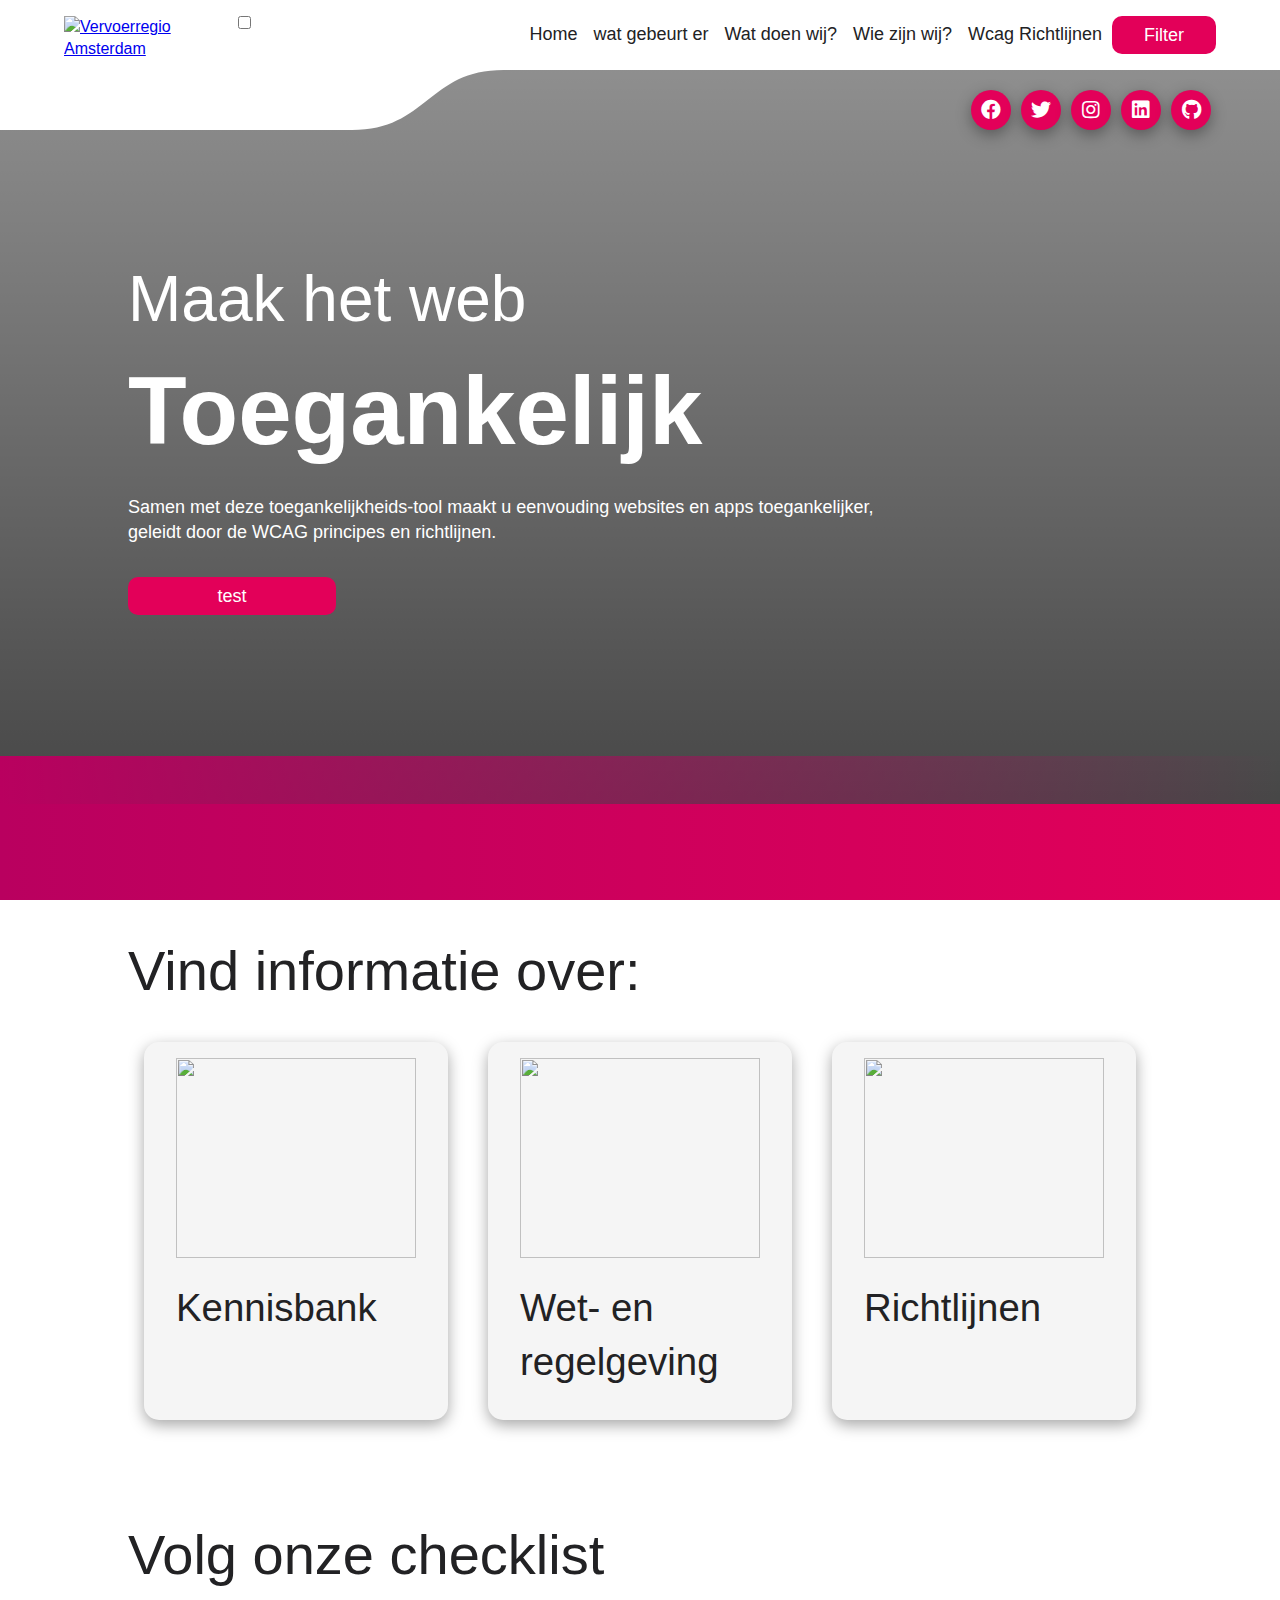
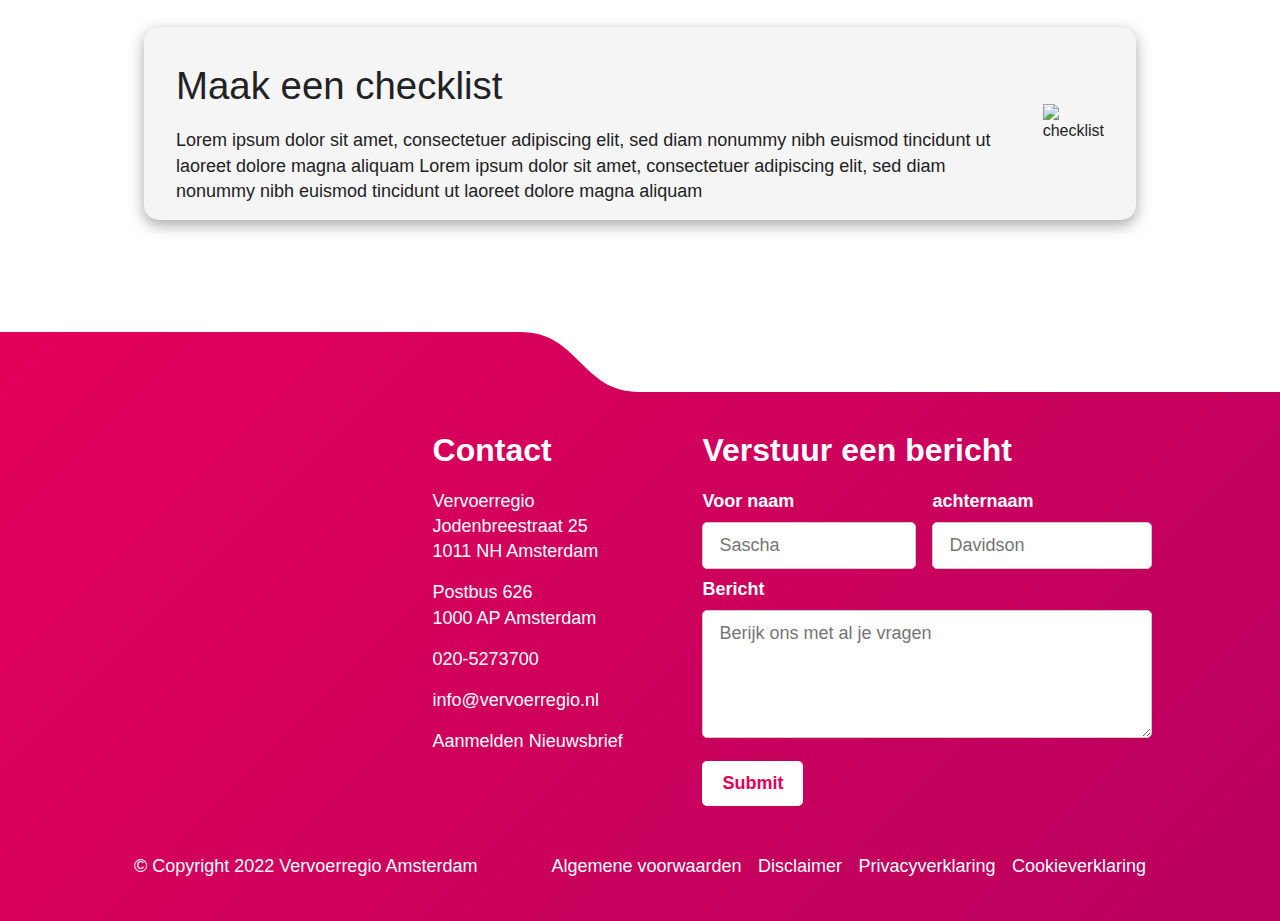
==== index.html @ b75a1d7e "toevoegingen alle pagina's + reaparatie headers" ====
<!DOCTYPE html>
<html lang="NL" dir="ltr">
<!-- Sascha Davidson -->

<head>
  <meta charset="utf-8">
  <meta name="keywords" content="wcaw" />
  <meta name="description" content="all human accessible website" />
  <meta name="author" content="Sascha Davidson" />
  <link rel="stylesheet" href="styles/styles.css">
  <script src="scripts/script.js" defer charset="utf-8"></script>

  <meta name="viewport" content="width=device-width, initial-scale=1.0">
  <link rel="stylesheet" href="https://cdnjs.cloudflare.com/ajax/libs/font-awesome/5.15.3/css/all.min.css" />


  <title>all human accessible website</title>

  <link rel="icon" type="image/png" href="assets/va-favicon.svg" />

</head>

<body>

  <header>
    <div class="site-header">
      <div class="site-identity">
        <a href="index.html">
          <img src="assets/vervoerregio-logo.svg" alt="Vervoerregio Amsterdam">
        </a>
      </div>

      <input type="checkbox" id="mode">

      <section id="burger" class="burger">
        <section>
          <p>menu</p>
        </section>
        <section>
          <div class="line1"></div>
          <div class="line2"></div>
          <div class="line3"></div>
        </section>
      </section>


      <nav>
        <ul class="main-nav">
          <li><a href="index.html">Home</a></li>
          <li><a href="#">wat gebeurt er</a></li>
          <li><a href="#">Wat doen wij?</a></li>
          <li><a href="#">Wie zijn wij?</a></li>
          <li><a href="#">Wcag Richtlijnen</a></li>
          <button id="filter">Filter</button>

        </ul>

      </nav>

    </div>

    <section class="vervoerregio-path-box">
      <div class="vervoerregio-path-box-devided">
        <section class="responsive-width"></section>
        <section class="logo-width"></section>
        <?xml version="1.0" encoding="UTF-8"?>
        <svg class="vervoerregio-path-curve" id="Laag_1" data-name="Laag 1" xmlns="http://www.w3.org/2000/svg"
          viewBox="0 0 990.38 392.17">
          <defs>

          </defs>
          <path class="cls-1" d="M0,392.17V0H990.38C495.19,0,495.19,392.17,0,392.17Z" />
        </svg>
      </div>



      <div id="socialmedia" class="socialmedias-button">

        <a href="https://www.facebook.com/vervoerregio" class="button">
          <div class="icon">
            <i class="fab fa-facebook"></i>
          </div>
          <span>Facebook</span>
        </a>


        <a href="https://www.twitter.com/vervoerregio" class="button">
          <div class="icon">
            <i class="fab fa-twitter"></i>
          </div>
          <span>Twitter</span>
        </a>

        <a href="https://www.facebook.com/vervoerregio" class="button">
          <div class="icon">
            <i class="fab fa-instagram"></i>
          </div>
          <span>Instagram</span>
        </a>

        <a href="#" class="button">
          <div class="icon">
            <i class="fab fa-linkedin"></i>
          </div>
          <span>Linkedin</span>
        </a>

        <a href="#" class="button">
          <div class="icon">
            <i class="fab fa-github"></i>
          </div>
          <span>Github</span>
        </a>
      </div>
    </section>

  </header>

  <div class="header-style">





    <section class="header-style-content">
      <section class="header-style-title">
        <h1>Maak het web <br><strong>Toegankelijk</strong></h1>
        <p>Samen met deze toegankelijkheids-tool maakt u eenvouding websites en apps toegankelijker, geleidt door de
          WCAG principes en richtlijnen.</p>
        <button> test</button>
      </section>

      <section class="header-style-image">
        <img src="assets/portrait-smiling-young-girl-using-mobile-phone-2.png" alt="">
      </section>
    </section>

    <section class="bottom-bar">
      <div class="bottom-bar-verloop"></div>
      <div class="bottom-bar-box"></div>
    </section>



  </div>

  <main>
    <section class="title">
      <h2>Vind informatie over:</h2>
      <div class="informatie">
        <a href="kennisbank.html" class="informatie-box">
          <img src="assets/illustraties/Kennisbank.svg" alt="">
          <h3>Kennisbank</h3>
        </a>
        <a href="wet-en-regelgeving.html" class="informatie-box">
          <img src="assets/illustraties/Wet-en-regelgeving.svg" alt="">
          <h3>Wet- en regelgeving</h3>
        </a>
        <a href="richtlijnen.html" class="informatie-box"> <img src="assets/illustraties/Richtlijnen.svg" alt="">
          <h3>Richtlijnen</h3>
        </a>
      </div>
    </section>

    <section class="title">
      <h2>Volg onze checklist</h2>
      <div class="informatie"> <a href="checklist.html" class="checklist-box">
          <div>
            <h3>Maak een checklist</h3>
            <p>Lorem ipsum dolor sit amet, consectetuer adipiscing elit, sed diam nonummy nibh euismod tincidunt ut
              laoreet dolore magna aliquam Lorem ipsum dolor sit amet, consectetuer adipiscing elit, sed diam nonummy
              nibh euismod tincidunt ut laoreet dolore magna aliquam </p>
          </div>
          <div> <img src="assets/illustraties/checklist-img.svg" alt="checklist" aria-hidden="true"> </div>
        </a> </div>
    </section>
  </main>

  <footer>
    <section class="vervoerregio-path-box-footer">
      <div class="vervoerregio-path-footer">
        <?xml version="1.0" encoding="UTF-8"?>
        <svg id="Laag_1" data-name="Laag 1" xmlns="http://www.w3.org/2000/svg" viewBox="0 0 4 2">
          <path d="M4,0H0c2,0,2,2,4,2" />
        </svg>
      </div>
      <div class="width-footer"></div>
      <div class="responsive-width-footer"></div>
    </section>
    <Section class="footer-content">
      <div class="regio-logo"> <img src="assets/illustraties/vervoerregio's.svg" alt=""> </div>
      <div class="contact">
        <div>
          <h4>Contact</h4>
          <ul class="ul-footer">
            <li>Vervoerregio<br> Jodenbreestraat 25<br> 1011 NH Amsterdam</li>
            <li>Postbus 626<br> 1000 AP Amsterdam</li>
            <li>020-5273700</li>
            <li>info@vervoerregio.nl</li>
            <li>Aanmelden Nieuwsbrief</li>
          </ul>
        </div>
      </div>
      <div class="footer-bericht">
        <h4>Verstuur een bericht</h4>
        <form action="/action_page.php">
          <div class="footer-naam-form">
            <label>Voor naam<input type="text" id="fname" name="firstname" placeholder="Sascha"></label>
            <label>achternaam<input type="text" id="lname" name="lastname" placeholder="Davidson"></label>
          </div>
          <label>Bericht</label><textarea placeholder="Berijk ons met al je vragen"></textarea>
          <input type="submit" value="Submit">
        </form>
      </div>
    </Section>
    <section class="sub-footer">
      <p>© Copyright 2022 Vervoerregio Amsterdam</p>
      <ul>
        <li><a href="#"> Algemene voorwaarden</a></li>
        <li><a href="#"> Disclaimer</a></li>
        <li><a href="#"> Privacyverklaring</a></li>
        <li><a href="#"> Cookieverklaring</a></li>
      </ul>
    </section>
  </footer>

</body>

</html>
---- styles/styles.css ----
@import url("https://fonts.googleapis.com/css2?family=Fira+Sans:ital,wght@0,100;0,200;0,300;0,400;0,500;0,600;0,700;0,800;0,900;1,100;1,200;1,300;1,400;1,500;1,600;1,700;1,800;1,900&display=swap");

/* HTML */

:root {
  --c-primary: #e30059;
  --c-secondary: #b9005f;

  --c-vervoerregio-yello: #ffd05f;
  --c-vervoerregio-light-blue: #45becd;
  --c-vervoerregio-green: #25ae93;
  --c-vervoerregio-blue: #606eb3;

  --c-background-light: #fff;
  --c-background-dark: #222224;

  --c-color-light: #fff;
  --c-color-dark: #222224;

  --c-background-light-2: #f5f5f5;
  --c-background-dark-2: #232422;

  --c-color-light-2: #f5f5f5;
  --c-color-dark-2: #232422;

  --c-background-light-solid: #fff;
  --c-background-dark-solid: #222224;

  --c-color-light-solid: #fff;
  --c-color-dark-solid: #222224;

  --smal-gap: 1rem;
  --medium-gap: 2.5rem;
  --large-gap: 4rem;

  --b-radius-small: 5px;
  --b-radius-medium: 10px;
  --b-radius-large: 15px;
  --b-radius-rounded: 50px;

  --c-box-shadow-dark: 0px 5px 15px rgba(0, 0, 0, 0.35);
}

[data-theme="dark"] {
  --c-background-light: #222224;
  --c-background-dark: #fff;

  --c-color-light: #222224;
  --c-color-dark: #fff;

  --c-background-light-2: #232422;
  --c-background-dark-2: #f5f5f5;

  --c-color-light-2: #232422;
  --c-color-dark-2: #f5f5f5;

  --c-box-shadow-dark: 0px 0px 15px rgba(225, 225, 255, 0.35);
}

::-webkit-scrollbar {
  width: 12px;
  background-color: #f5f5f5;
}

::-webkit-scrollbar-track {
  -webkit-box-shadow: inset 0 0 6px rgba(0, 0, 0, 0.3);
  border-radius: 0px;
  background-color: var(--c-background-light-2);
  margin-block: -5px;
}

::-webkit-scrollbar-thumb {
  border-radius: var(--b-radius-medium);
  -webkit-box-shadow: inset 0 0 6px rgba(0, 0, 0, 0.3);
  background-color: #555;
}

* {
  margin: 0;
  padding: 0;
  box-sizing: border-box;
}

body,
html {
  overflow-x: hidden;
}

body {
  font-family: "fira-sans", sans-serif;
  max-width: 1920px;
  margin: 0 auto;
  line-height: 1.4;
  background-color: var(--c-color-light);

  position: relative;
}

h1 {
  /* font-size: 2rem; */
  font-size: clamp(2rem, 6vw, 4rem);

  font-weight: 400;
  display: inline-block;
  padding: 1rem 0;
}

strong {
  /* font-size: 2.5rem; */
  font-size: clamp(2.5rem, 8vw, 6rem);
  font-weight: 700;
}
h2 {
  /* font-size: 2rem; */
  font-size: clamp(2rem, 7vw, 3.5rem);
  font-weight: 400;
  color: var(--c-color-dark);
}

h3 {
  /* font-size: 1.3rem; */
  font-size: clamp(1.3rem, 3vw, 2.5rem);
  font-weight: 500;
  margin-bottom: 1rem;
  margin-top: 1rem;
}

h4 {
  /* font-size: 1.8rem; */
  font-size: clamp(1.5rem, 3vw, 2rem);
  font-weight: 600;
}

p {
  font-size: 1.125rem;
  color: var(--c-color-dark);
}

/* Header */

header {
  display: flex;
  flex-direction: column;
}

header .site-header {
  display: flex;
  align-items: center;
  justify-content: space-between;
  padding: 0.5rem 5%;
  flex-wrap: wrap;
  height: 60px;
  position: relative;
}

.site-identity {
  z-index: 999;
}

.site-identity img {
  width: 10rem;
  margin-top: 0rem;
}

@media screen and (min-width: 785px) {
  header .site-header {
    display: flex;
    justify-content: space-between;
    padding: 1rem 5%;
    flex-wrap: wrap;
    height: auto;
    position: relative;
    gap: 1rem;
  }

  .site-identity img {
    width: 15rem;
  }
}

@media screen and (min-width: 1190px) {
  header .site-header {
    display: flex;
    align-items: flex-start;
    justify-content: space-between;
    padding: 1rem 5%;
    flex-wrap: nowrap;
    height: 70px;
    position: relative;
    gap: none;
  }

  .site-identity img {
    width: 20rem;
  }
}

/* burger*/

.burger,
.mobile-nav {
  display: none;
}

@media screen and (max-width: 785px) {
  .burger {
    display: flex;
    align-items: center;
    gap: 0;
    z-index: 2;
  }

  .burger div {
    width: 25px;
    height: 3px;
    background-color: var(--c-background-dark);
    margin: 5px;
    border-radius: var(--b-radius-rounded);
    transition: all 0.3s ease;
  }

  .burger section {
    padding: 0.5rem 0.25rem;
    cursor: pointer;
  }

  .burger-toggle .line1 {
    transform: rotate(-45deg) translate(-5px, 6px);
  }

  .burger-toggle .line2 {
    opacity: 0;
    transition: all 0.2s ease-in-out;
  }

  .burger-toggle .line3 {
    transform: rotate(45deg) translate(-5px, -6px);
  }

  .mobile-nav ul li {
    list-style-type: none;
  }

  .mobile-nav ul li a {
    color: var(--c-color-light-solid);
    text-decoration: none;
    font-size: 1.125rem;
    display: block;
    transition: all 0.3s ease-in-out;
    padding: 0.3rem 6px;
    margin: 0.7rem 0;
  }

  .mobile-nav ul li a:hover,
  .mobile-nav ul li a:focus {
    color: var(--c-primary);
    font-weight: 500;
  }

  .mobile-nav .social-media-mobile {
    display: flex;
    justify-content: space-between;
    align-items: flex-end;
    height: 100%;
  }

  @keyframes navlinkfade {
    from {
      opacity: 0;
    }

    to {
      opacity: 1;
    }
  }

  .toggle .line1 {
    transform: rotate(-45deg) translate(-5px, 6px);
  }

  .toggle .line2 {
    opacity: 0;
  }

  .toggle .line3 {
    transform: rotate(45deg) translate(-5px, -6px);
  }
}

/* nev bar */

header nav {
  display: flex;
  flex-direction: column;
  position: absolute;
  top: 60px;
  right: 0;
  height: calc(100svh - 60px - 5rem);
  max-height: calc(1080px - 5rem);
  width: 80vw;
  padding: 4rem 2rem;
  z-index: 5;
  transform: translateX(100%);
  transition: transform 0.3s ease-in;
  background: rgba(0, 0, 0, 0.8);
  max-width: 400px;
}

header .main-nav {
  list-style: none;
  display: flex;
  flex-direction: column;
  justify-content: space-between;
}

header nav .main-nav li {
  display: flex;
  flex-direction: row;
  align-items: center;
}

header nav .main-nav li a {
  text-decoration: none;
  font-size: 1.125rem;
  display: inline-block;
  transition: all 0.3s ease-in-out;
  padding: 0.2rem 6px;
  margin: 0.7rem 0;
  width: 100%;
  color: var(--c-color-light-solid);
}

nav button {
  font-size: 1.125rem;
  transition: all 0.3s ease-in-out;
  padding: 0 2rem;
  border-radius: var(--b-radius-medium);
  border: none;
  height: calc(70px - 2rem);
  color: var(--c-color-light-solid);
  background-color: var(--c-primary);
  margin: 0.7rem 0;
}

@media screen and (min-width: 785px) {
  header nav {
    display: flex;
    flex-direction: row;
    width: 100%;
    padding: 0;
    margin: 0;
    top: 0;
    transform: none;

    background: none;
    position: relative;
    height: auto;

    max-width: none;
  }

  header .main-nav {
    list-style: none;
    display: flex;
    flex-direction: row;
    justify-content: space-between;
    align-items: center;
    gap: 4px;
    margin: 0;
    width: 100%;
  }

  header nav .main-nav li {
    display: flex;
    flex-direction: row;
    align-items: center;
  }

  header nav .main-nav li a {
    color: var(--c-color-dark);
    text-decoration: none;
    font-size: 1.125rem;
    display: inline-block;
    transition: all 0.3s ease-in-out;
    padding: 0.2rem 6px;
    margin: 0;
    width: auto;
  }

  header nav .main-nav li a:hover,
  header nav .main-nav li a:focus {
    color: var(--c-primary);
    font-weight: 500;
  }

  header .nav-button {
    display: none;
  }

  nav button {
    margin: auto 0;
  }
}

@media screen and (min-width: 1190px) {
  header .main-nav {
    list-style: none;
    display: flex;
    flex-direction: row;
    justify-content: flex-end;
    margin: 0;
  }
}

/* hoofd img */

.header-style {
  width: 100%;
  height: calc(100svh - 60px);
  position: relative;
  z-index: 1;
  max-height: 1080px;
  background-image: linear-gradient(rgba(0, 0, 0, 0.3), rgba(0, 0, 0, 0.7)),
    url("../assets/vervoerregio-amsterdam-header.jpg");
  background-color: #cccccc;
  background-repeat: no-repeat;
  background-position: center;
  background-size: cover;
  color: var(--c-color-light-solid);
  overflow: hidden;
  margin-top: -40px;
  min-height: 450px;
}


.header-style-2 {
  width: 100%;

  position: relative;
  z-index: 1;
  max-height: 1080px;
  background-image: linear-gradient(rgba(0, 0, 0, 0.3), rgba(0, 0, 0, 0.7)),
    url("../assets/vervoerregio-amsterdam-header.jpg");
  background-color: #cccccc;
  background-repeat: no-repeat;
  background-position: center;
  background-size: cover;
  color: var(--c-color-light-solid);
  overflow: hidden;
  margin-top: -40px;
}

.header-style-afbeeldingen {
  width: 100%;
  height: 100%;
  position: relative;
  z-index: 1;
  color: var(--c-color-light-solid);
  background: var(--c-primary);
  background: linear-gradient(
    315deg,
    var(--c-secondary) 0%,
    var(--c-primary) 100%
  );
}

/* volgende drie zijn de curve van huistyle*/
.vervoerregio-path-box {
  width: 100%;
  height: auto;
  max-height: 1080px;
  display: flex;
  left: 0;
}

.vervoerregio-path-box-devided {
  display: flex;
  flex-direction: row;
  width: inherit;
  height: 40px;
  z-index: 7;
}

.responsive-width {
  width: 5%;
  height: 40px;
  background-color: var(--c-background-light);
}

.logo-width {
  width: 10rem;
  height: 40px;
  background-color: var(--c-background-light);
}

.vervoerregio-path-box svg {
  fill: var(--c-background-light);
  height: 100%;
}

.header-style-content {
  padding: 0rem 10%;
  padding-top: 40px;
  width: 100%;
  height: calc(100% - 9rem);
}

.header-style-content-2 {
  padding: 0rem 10%;
  padding-top: 60px;
  padding-bottom: 9rem;
  width: 100%;
}

.header-style-content-3 {
  padding: 0rem 10%;
  padding-top: 40px;
  margin-top: -40px;
  width: 100%;
  height: calc(100% - 9rem);
}

.header-style-content p {
  color: var(--c-color-light-solid);
}

.header-style .header-style-title {
  width: 100%;
  max-width: 800px;
  min-height: 200px;
  height: 100%;

  display: flex;
  flex-direction: column;
  justify-content: center;
}

.header-style-image {
  display: none;
}

.header-style-image img {
  width: auto;
  height: inherit;
  max-height: inherit;
  min-height: 450px;
}

.bottom-bar {
  width: 100%;
  z-index: 2;
  bottom: 0;
  position: absolute;
}

.bottom-bar-verloop {
  width: 100%;
  height: 3rem;
  background: rgb(185, 0, 95);
  background: linear-gradient(
    90deg,
    rgba(185, 0, 95, 1) 0%,
    rgba(227, 0, 89, 0) 100%
  );
}

.bottom-bar-box {
  width: 100%;
  height: 5rem;
  background: rgb(185, 0, 95);
  background: linear-gradient(
    90deg,
    rgba(185, 0, 95, 1) 0%,
    rgba(227, 0, 89, 1) 100%
  );
}

.header-style button {
  font-size: 1.125rem;
  transition: all 0.3s ease-in-out;
  padding: 0 2rem;
  border-radius: var(--b-radius-medium);
  border: none;
  height: calc(70px - 2rem);
  color: var(--c-color-light-solid);
  background-color: var(--c-primary);
  margin: 2rem 0;
  width: 13rem;
}

@media screen and (min-width: 785px) {

  .header-style-content{
    padding: 0rem 10%;
    padding-top: 60px;
    padding-bottom: 0;

  }

  .header-style-content-2{
    padding: 0rem 10%;
    padding-top: 60px;
    padding-bottom: 9rem;

  }

  .vervoerregio-path-box {
    width: 100%;
    height: auto;
    max-height: 1080px;
    display: flex;
    align-items: flex-end;
    left: 0;
    z-index: 5;
  }

  .vervoerregio-path-box-devided {
    position: absolute;
    display: flex;
    flex-direction: row;
    width: inherit;
    height: 60px;
  }

  .vervoerregio-path-box svg,
  .responsive-width,
  .logo-width {
    height: 100%;
  }

  .header-style,
  .header-style-2,
  .header-style-afbeeldingen {
    margin-top: -60px;
  }

  .header-style {
    height: calc(100svh - 120px);
    min-height: 650px;
  }

  .header-style .header-style-title {
    height: 100%;
  }

  .bottom-bar-box {
    height: 6rem;
  }

  .vervoerregio-path-box {
    height: 60px;
  }

  .logo-width {
    width: 13rem;
  }

  .header-style-content {
    padding-top: 60px;
  }

  .header-style-content-3 {
    padding-top: 60px;
  }
}

@media screen and (min-width: 1190px) {
  .header-style,
  .header-style-afbeeldingen {
    margin-top: -2.5rem;
    margin-top: -60px;
  }

  .header-style {
    height: calc(100vh - 70px);
  }

  .logo-width {
    width: 18rem;
  }

  .header-style-content {
    display: flex;
    justify-content: space-between;
    gap: var(--large-gap);
  }

  .header-style-image {
    display: block;
    height: calc(100% + 3rem);
    padding-top: 3rem;
    width: auto;
  }
}

/* social media */

.socialmedias-button {
  display: flex;
  align-items: flex-end;
  height: calc(100svh - 60px);
  z-index: 4;
  position: absolute;
  width: 80vw;
  right: 0;
  transform: translateX(100%);
  transition: transform 0.3s ease-in;
  max-height: 1080px;
  max-width: 400px;
}

.open-menu {
  transform: translateX(0);
}

.socialmedias-button span {
  display: none;
}

.button {
  display: flex;
  align-items: center;
  margin: 0;
  height: 5rem;
  width: 100%;
  overflow: hidden;
  background: var(--c-background-light-solid);
  cursor: pointer;
  box-shadow: var(--c-box-shadow-dark);
  transition: all 0.3s ease-out;
  z-index: 4;
  text-decoration: none;
}

.socialmedias-button .button .icon {
  display: inline-flex;
  height: 5rem;
  width: 100%;
  align-items: center;
  justify-content: center;
  transition: all 0.3s ease-out;
  color: white;
  font-size: 40px;
}

.socialmedias-button .button:nth-child(1) {
  background: #4267b2;
}

.socialmedias-button .button:nth-child(2) {
  background: #1da1f2;
}

.socialmedias-button .button:nth-child(3) {
  background: #e1306c;
}

.socialmedias-button .button:nth-child(4) {
  background: #0e76a8;
}

.socialmedias-button .button:nth-child(5) {
  background: #333;
}

@media screen and (min-width: 785px) {
  .socialmedias-button {
    display: flex;
    z-index: 10;
    width: auto;
    right: 5%;
    height: auto;
    transform: none;
    max-width: none;
  }

  .button {
    display: inline-block;
    margin: 0 5px;
    height: 40px;
    width: 40px;
    overflow: hidden;
    border-radius: var(--b-radius-rounded);
    cursor: pointer;
    box-shadow: var(--c-box-shadow-dark);
    transition: all 0.3s ease-out;
    background-color: var(--c-background-light-solid);
  }

  .socialmedias-button .button:nth-child(1),
  .socialmedias-button .button:nth-child(2),
  .socialmedias-button .button:nth-child(3),
  .socialmedias-button .button:nth-child(4),
  .socialmedias-button .button:nth-child(5) {
    background: var(--c-primary);
  }

  .socialmedias-button .button:hover,
  .socialmedias-button .button:focus {
    width: 160px;
    background-color: var(--c-background-light-solid);
  }

  .socialmedias-button .button .icon {
    display: inline-block;
    height: 40px;
    width: 40px;
    text-align: center;
    border-radius: var(--b-radius-rounded);
    box-sizing: border-box;
    line-height: 40px;
    transition: all 0.3s ease-out;
    font-size: 20px;
  }

  .socialmedias-button .button:nth-child(1):hover .icon,
  .socialmedias-button .button:nth-child(1):focus .icon {
    background: #4267b2;
  }

  .socialmedias-button .button:nth-child(2):hover .icon,
  .socialmedias-button .button:nth-child(2):focus .icon {
    background: #1da1f2;
  }

  .socialmedias-button .button:nth-child(3):hover .icon,
  .socialmedias-button .button:nth-child(3):focus .icon {
    background: #e1306c;
  }

  .socialmedias-button .button:nth-child(4):hover .icon,
  .socialmedias-button .button:nth-child(4):focus .icon {
    background: #0e76a8;
  }

  .socialmedias-button .button:nth-child(5):hover .icon,
  .socialmedias-button .button:nth-child(5):focus .icon {
    background: #333;
  }

  .socialmedias-button .button .icon i {
    font-size: 20px;
    line-height: 40px;
    transition: all 0.3s ease-out;
  }

  .socialmedias-button .button:hover .icon i,
  .socialmedias-button .button:focus .icon i {
    color: var(--c-background-light-solid);
  }

  .socialmedias-button .button span {
    font-size: 1.125rem;
    font-weight: 600;
    margin-left: 10px;
    transition: all 0.3s ease-out;
    display: inline-block;
  }

  .socialmedias-button .button:nth-child(1) span {
    color: #4267b2;
  }

  .socialmedias-button .button:nth-child(2) span {
    color: #1da1f2;
  }

  .socialmedias-button .button:nth-child(3) span {
    color: #e1306c;
  }

  .socialmedias-button .button:nth-child(4) span {
    color: #0e76a8;
  }

  .socialmedias-button .button:nth-child(5) span {
    color: #333;
  }

  .socialmedias-button .button {
    text-decoration: none;
    color: var(--c-primary);
  }
}

/* main */

main {
  margin: 0rem 10%;
  margin-top: 3rem;
}

.content-richtlinen {
  display: flex;
  justify-content: space-between;
  gap: var(--large-gap);
}

.progresion {
  width: 100%;
  max-width: 400px;
}

.title {
  padding: 2rem 0;
}

.informatie {
  display: flex;
  flex-wrap: wrap;
  gap: var(--medium-gap);
  padding-top: 2rem;
}

.informatie-box {
  width: 100%;
  color: var(--c-color-dark);
  background-color: var(--c-background-light-2);
  text-decoration: none;
  padding: 1rem 2rem;
  box-shadow: var(--c-box-shadow-dark);
  border-radius: var(--b-radius-large);
  cursor: pointer;
}

.informatie-box:hover {
  background: linear-gradient(
    315deg,
    var(--c-secondary) 0%,
    var(--c-primary) 100%
  );
  color: var(--c-color-light);
}

.informatie-box h3 {
  color: var(--c-color-dark);
}

.informatie-box:hover h3 {
  color: var(--c-color-light-solid);
}

.informatie-box img {
  width: 100%;
}

.title-afbeeldingen {
  max-width: 800px;
  padding: 2rem 0;
}

.afbeelding-content {
  width: 100%;
}

.checklist-box {
  display: flex;
  flex-wrap: wrap;
  align-items: center;
  gap: var(--medium-gap);
  color: var(--c-color-dark);
  background-color: var(--c-background-light-2);
  text-decoration: none;

  padding: 1rem 2rem;
  box-shadow: var(--c-box-shadow-dark);
  border-radius: var(--b-radius-large);
  cursor: pointer;
}

.checklist-box:hover {
  background: linear-gradient(
    315deg,
    var(--c-secondary) 0%,
    var(--c-primary) 100%
  );
  color: var(--c-color-light-solid);
}

.checklist-box p {
  color: var(--c-color-dark);
}

.checklist-box:hover p {
  color: var(--c-color-light-solid);
}

.checklist-box img {
  width: 100%;
}

.intro,
.ankerpoint {
  margin-bottom: 3rem;
}

.Richtlijn {
  margin-top: 3rem;
  margin-bottom: 1rem;
}

.ankerpoint {
  list-style: none;
  font-size: 1.125rem;
}

.ankerpoint a {
  font-weight: 500;
  color: var(--c-color-dark);
  text-decoration: none;
}

.ankerpoint ul a {
  transition: all 0.3s ease 0s;
}

.ankerpoint li {
  padding: 0.5rem 0;
  margin: 0.5rem 0;
  list-style-position: inside;
  text-decoration: underline;
  text-underline-position: under;
}

.ankerpoint ul a:hover {
  color: var(--c-primary);
}

@media screen and (min-width: 785px) {
  main{
    margin: 0rem 10%;

  }
}

@media screen and (min-width: 450px) {

  .informatie {
    flex-wrap: nowrap;
    overflow: auto;
    padding: 2rem 1rem;
  }

  .informatie-box {
    min-width: 250px;
  }

  .informatie-box img {
    height: 200px;
  }
}

@media screen and (min-width: 1500px) {
  .informatie-box img {
    height: 300px;
  }
}

@media screen and (min-width: 1190px) {
  .checklist-box {
    flex-wrap: nowrap;
  }
}

/* details summary */

.details-box-shadow {
  display: flex;
  flex-direction: column;
  gap: 4px;
  box-shadow: var(--c-box-shadow-dark);
  border-radius: var(--b-radius-medium);
  margin: 2rem 0;
  overflow: hidden;
  background-color: lightgrey;
}

details h3 {
  font-size: 1.3rem;
  color: var(--c-color-dark);
}

details:hover h3 {
  color: var(--c-color-light-solid);
}

details[open] h3 {
  color: var(--c-color-light-solid);
}

details h4 {
  font-size: 1.3rem;
  color: var(--c-color-dark);
}

details:hover h4 {
  color: var(--c-color-dark);
}

details[open] h4 {
  color: var(--c-color-dark);
}

.content-richtlinen details {
  background-color: var(--c-color-light);
}

.content-richtlinen details[open] {
  border-radius: var(--b-radius-medium);
}

details > summary {
  background: none;
  color: var(--c-color-light);
  padding: 1rem 2rem;
}

details[open] > summary {
  background-color: var(--c-primary);
  color: var(--c-color-light-solid);
  border-radius: var(--b-radius-medium) var(--b-radius-medium) 0 0;
  padding: 1rem 2rem;
  box-shadow: var(--c-box-shadow-dark);
}

details:hover > summary {
  background-color: var(--c-primary);
}

.content-richtlinen details summary i.fa-caret-down {
  color: var(--c-primary);
}

.content-richtlinen details:hover summary i.fa-caret-down {
  color: var(--c-color-light-solid);
}

.content-richtlinen details[open] summary i.fa-caret-down {
  transform: rotate(-180deg);
  transition-duration: 0.5s;
  color: var(--c-color-light-solid);
}

.content-richtlinen summary i.fa-caret-down {
  height: fit-content;
  transform: rotate(0deg);
  font-size: 2rem;
  transition: 0.5s;
}

.content-richtlinen summary {
  display: flex;
  gap: var(--medium-gap);
  align-items: center;
  cursor: pointer;
}

.content-richtlinen details summary label {
  display: flex;
  align-items: center;
  justify-content: center;
  cursor: pointer;
  margin-left: auto;
  background-color: var(--c-background-light);
  border-radius: var(--b-radius-medium);
}

.content-richtlinen details summary label i {
  position: absolute;
  color: var(--c-color-light);
  font-size: 1.6rem;
}

.content-richtlinen details summary input {
  width: 2.2rem;
  height: 2.2rem;
  border: 4px solid var(--c-primary);
  border-radius: var(--b-radius-small);
  appearance: none;
  transition: 0.2s;
}

.content-richtlinen details[open] summary input {
  border: 4px solid var(--c-color-light-solid);
}

.content-richtlinen details:hover summary input {
  border: 4px solid var(--c-color-light-solid);
  transition-duration: 1ms;
}

.content-richtlinen details summary input:checked {
  box-shadow: inset 0 0 0 20px var(--c-primary);
}

/* details content */
.detail-list {
  padding: 2rem 4.7rem;
  padding-bottom: 2rem;
  width: 100%;
}

.detail-list p {
  margin-top: 1rem;
}

.img-detail-list {
  width: 100%;
  margin-bottom: 3rem;
}

.detail-list code {
  display: inline-block;
  padding: 0 0.5rem;
  margin: 0.2rem 0;
  border: 2px solid #d3d3d3;
  background: #f6f8f9;
  border-radius: var(--b-radius-small);
}

.detail-button {
  width: auto;
  padding: 1rem;
  margin: 1rem 1rem 0 0;
  background-color: var(--c-primary);
  border: none;
  font-size: 1.125rem;
  color: var(--c-color-light);
  border-radius: var(--b-radius-medium);
  cursor: pointer;
}

.detail-list li {
  margin: 1rem 0;
  font-size: 1.125rem;
}

/* footer */

footer {
  background: var(--c-primary);
  background: linear-gradient(
    315deg,
    var(--c-secondary) 0%,
    var(--c-primary) 100%
  );
  position: relative;
  color: var(--c-color-light-solid);
}

footer h4 {
  padding-bottom: 1rem;
}

.footer-content {
  margin: 0rem 10%;
  margin-top: 3rem;
  padding-top: 6rem;
  display: flex;
  flex-wrap: wrap;
  gap: var(--medium-gap);
  padding-bottom: 2rem;
}

.regio-logo {
  display: none;
}

.contact {
  width: 100%;
}

.footer-bericht {
  width: 100%;
}

.responsive-width-footer {
  width: 10%;
  height: 100%;
  background-color: var(--c-background-light);
}

.width-footer {
  width: 40%;
  height: 100%;
  background-color: var(--c-background-light);
}

.vervoerregio-path-box-footer {
  width: 100%;
  height: 60px;
  position: absolute;
  display: flex;
  justify-content: flex-end;
  top: 0;
}

.vervoerregio-path-footer {
  width: auto;
  height: 100%;
}

.vervoerregio-path-footer svg {
  fill: var(--c-background-light);
  height: 100%;
}

.contact {
  flex-direction: column;
}

.ul-footer li {
  text-decoration: none;
  margin-bottom: 1rem;
  list-style: none;
  font-size: 1.125rem;
}

.footer-bericht label {
  font-size: 1.125rem;
  font-weight: 600;
}

input[type="text"] {
  width: 100%;
  padding: 12px 1rem;
  margin: 8px 0;
  border: 1px solid #ccc;
  border-radius: var(--b-radius-small);
  box-sizing: border-box;
  font-size: 1.125rem;
}

input[type="email"] {
  width: 100%;
  padding: 12px 1rem;
  margin: 8px 0;
  display: inline-block;
  border: 1px solid #ccc;
  border-radius: var(--b-radius-small);
  box-sizing: border-box;

  font-size: 1.125rem;
}

textarea {
  width: 100%;
  height: 8rem;
  padding: 12px 1rem;
  margin: 8px 0;
  display: inline-block;
  border: 1px solid #ccc;
  border-radius: var(--b-radius-small);
  box-sizing: border-box;
  font-family: "fira-sans", sans-serif;
  resize: vertical;
  font-size: 1.125rem;
}
.footer-bericht input[type="submit"] {
  background-color: var(--c-background-light-solid);
  color: var(--c-primary);
  padding: 8px 1rem;
  margin: 8px 0;
  border: none;
  border-radius: var(--b-radius-small);
  cursor: pointer;
  font-size: 1.125rem;
  font-weight: 600;
  text-align: left;
  border: 4px solid var(--c-color-light-solid);
  transition: 0.5s;
}

.footer-bericht input[type="submit"]:hover {
  border: 4px solid var(--c-color-light-solid);
  color: var(--c-color-light-solid);
  background-color: transparent;
}

.sub-footer {
  display: block;
  justify-content: space-between;
  margin: 0rem 10%;
  padding-bottom: 1rem;
}

.sub-footer p {
  padding-bottom: 1rem;
  color: var(--c-color-light-solid);
  padding: 0.5rem 6px;
}

.sub-footer li {
  text-decoration: none;
  margin-bottom: 1.125rem;
  list-style: none;
}

.sub-footer a {
  padding: 0.5rem 6px;
  display: block;
  color: var(--c-color-light-solid);
  text-decoration: none;
  cursor: pointer;
  font-size: 1.125rem;
  transition: all 0.3s ease-in-out;
}

.sub-footer a:hover {
  text-decoration: underline;
  text-underline-offset: 8px;
}

@media screen and (min-width: 1190px) {
  .sub-footer {
    display: flex;
  }

  .sub-footer p {
    padding-bottom: 0;
  }
}
@media screen and (min-width: 783px) {
  .sub-footer li {
    display: inline;
  }
}

@media screen and (min-width: 400px) {
  .sub-footer li {
    display: inline-block;
  }
}

@media screen and (min-width: 650px) {
  .footer-content {
    flex-wrap: nowrap;
  }

  .contact {
    display: flex;
  }

  .contact {
    width: 50%;
  }

  .footer-bericht {
    width: 50%;
  }
}

@media screen and (min-width: 800px) {
  .footer-naam-form {
    display: flex;
    gap: var(--smal-gap);
  }
}

@media screen and (min-width: 1190px) {
  .regio-logo {
    display: block;
    width: 50%;
  }
  .regio-logo img {
    max-height: 400px;
    width: 100%;
  }

  .regio-logo {
    width: 25%;
  }

  .contact {
    width: 30%;
    align-items: center;
  }

  .footer-bericht {
    width: 50%;
  }
}
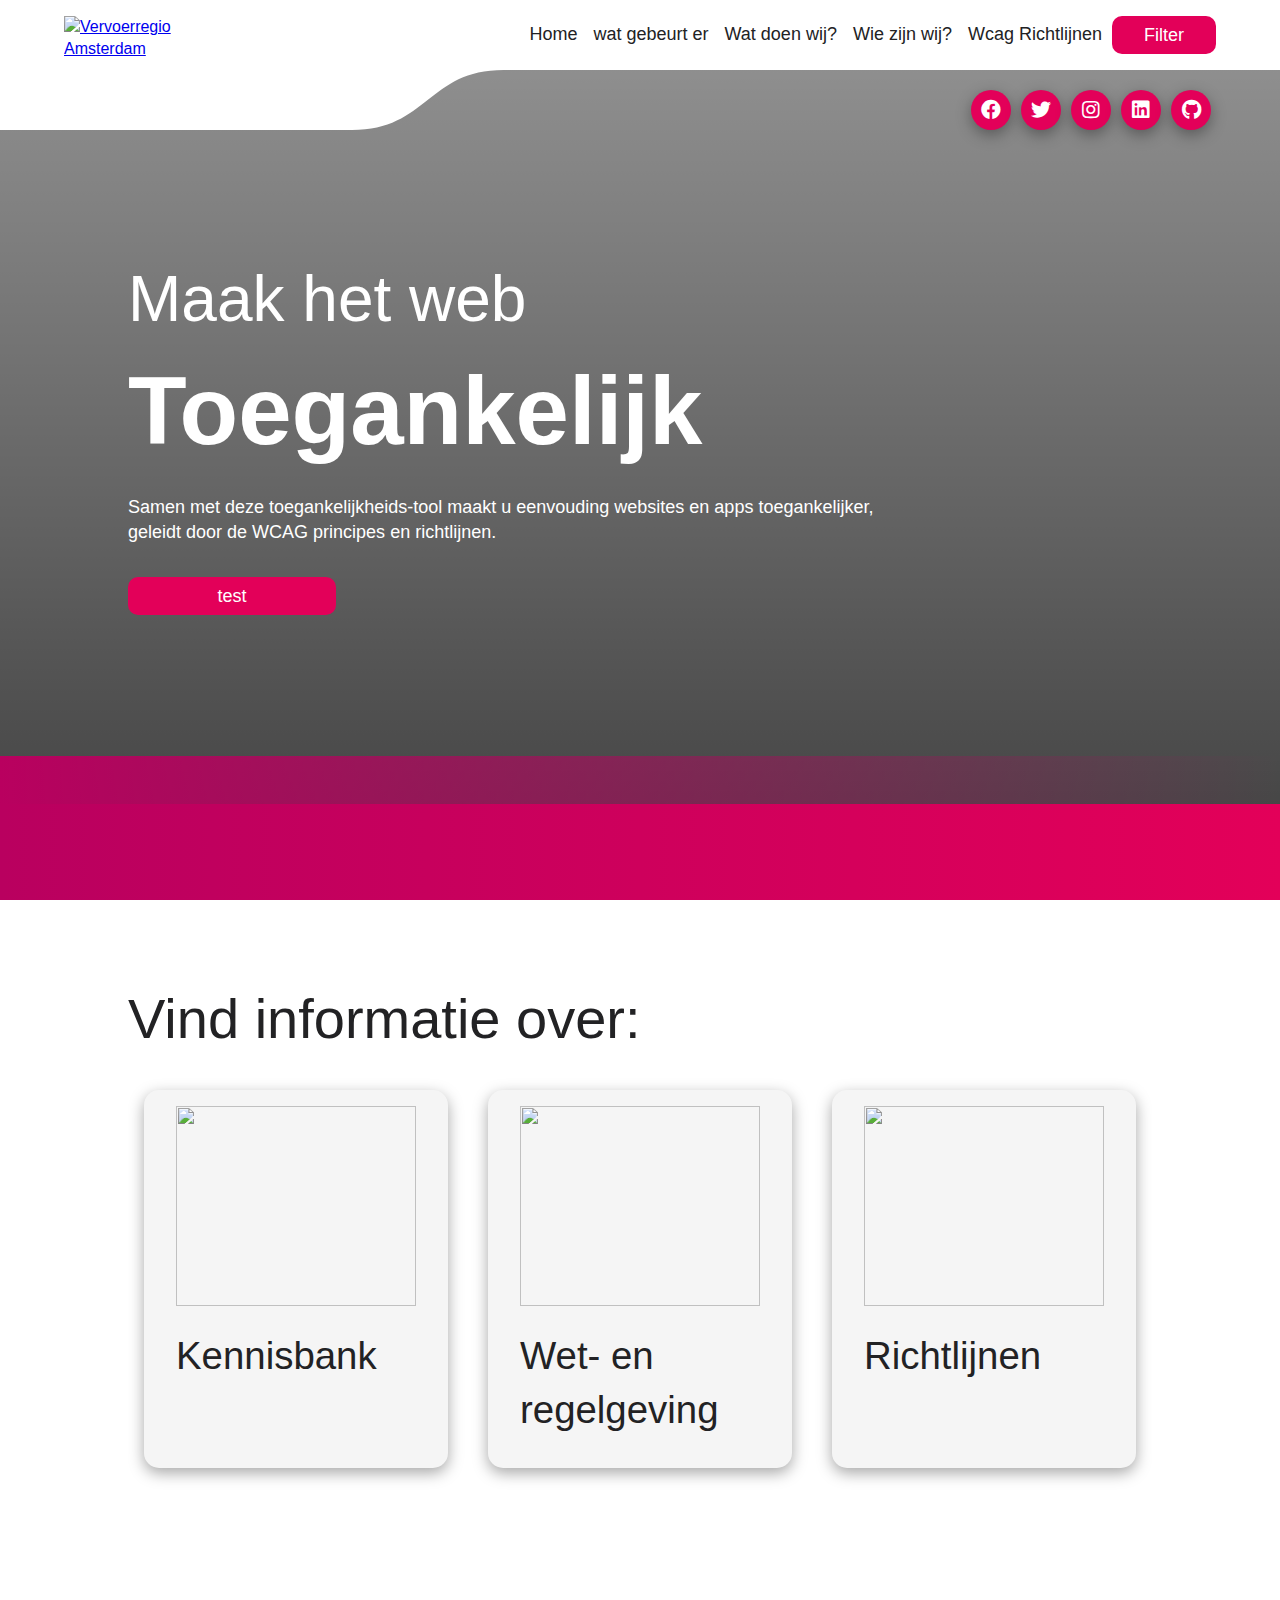
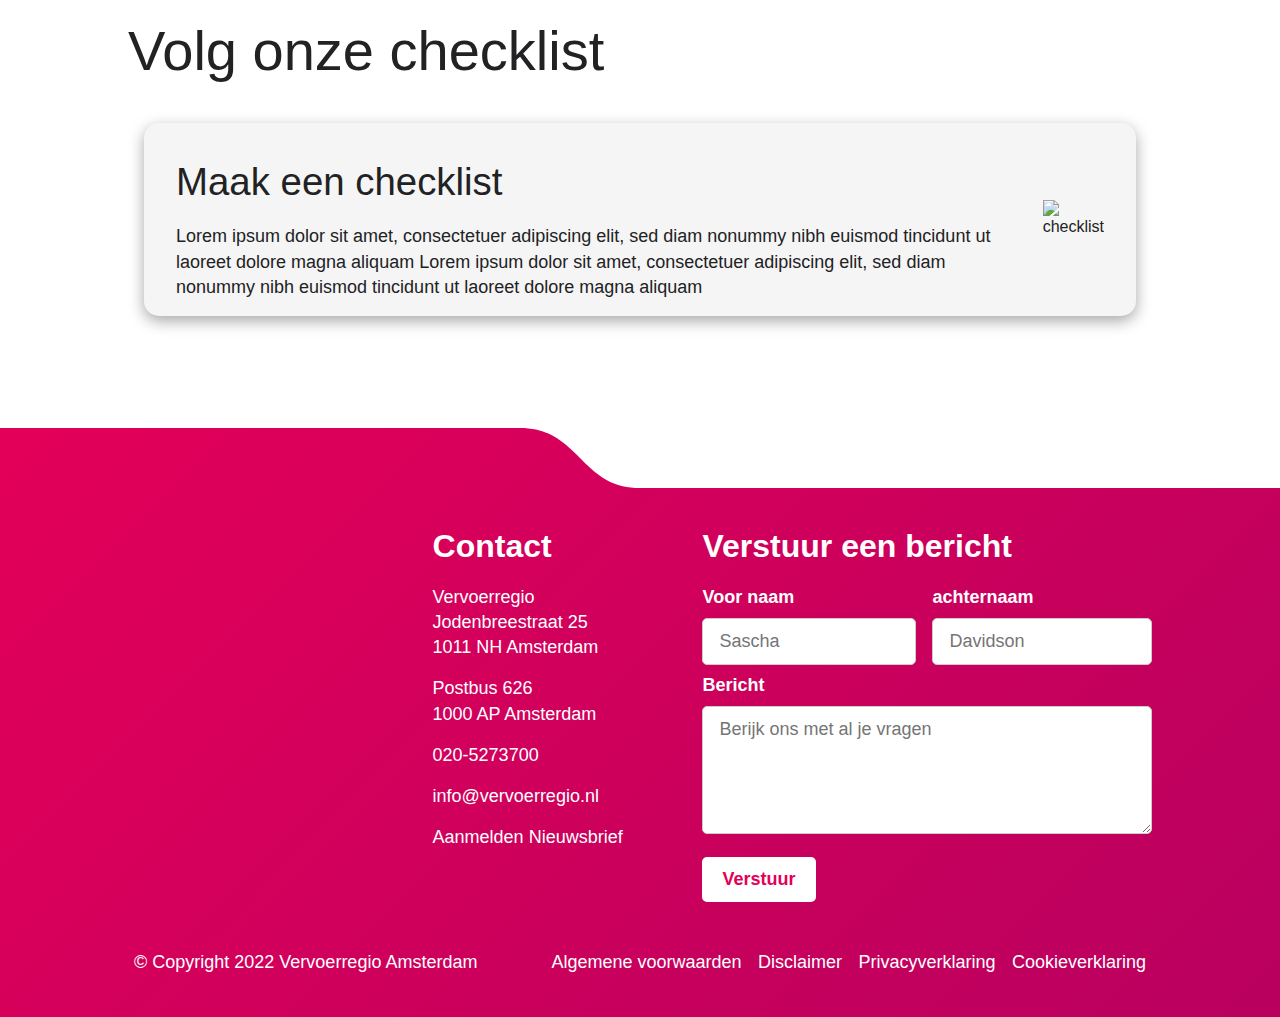
==== commit 9c36bce9: "toevoeging dialog + toevoging content" ====
--- a/index.html
+++ b/index.html
@@ -29,8 +29,6 @@
           <img src="assets/vervoerregio-logo.svg" alt="Vervoerregio Amsterdam">
         </a>
       </div>
-
-      <input type="checkbox" id="mode">
 
       <section id="burger" class="burger">
         <section>
@@ -58,6 +56,15 @@
       </nav>
 
     </div>
+    
+    <dialog  id="favDialog">
+      <form>
+        <label><input type="checkbox" id="mode"> donker moden</label>
+        <button value="cancel">terug</button>
+
+
+      </form>
+    </dialog>
 
     <section class="vervoerregio-path-box">
       <div class="vervoerregio-path-box-devided">
@@ -210,7 +217,7 @@
             <label>achternaam<input type="text" id="lname" name="lastname" placeholder="Davidson"></label>
           </div>
           <label>Bericht</label><textarea placeholder="Berijk ons met al je vragen"></textarea>
-          <input type="submit" value="Submit">
+          <input type="submit" value="Verstuur">
         </form>
       </div>
     </Section>
--- a/styles/styles.css
+++ b/styles/styles.css
@@ -132,8 +132,15 @@
 }
 
 p {
-  font-size: 1.125rem;
+  font-size: 1rem;
   color: var(--c-color-dark);
+}
+
+@media screen and (min-width: 785px) {
+  p{
+    font-size: 1.125rem;
+
+  }  
 }
 
 /* Header */
@@ -197,8 +204,7 @@
 
 /* burger*/
 
-.burger,
-.mobile-nav {
+.burger {
   display: none;
 }
 
@@ -295,6 +301,7 @@
   position: absolute;
   top: 60px;
   right: 0;
+  height: calc(100vh - 60px - 5rem);
   height: calc(100svh - 60px - 5rem);
   max-height: calc(1080px - 5rem);
   width: 80vw;
@@ -412,10 +419,64 @@
   }
 }
 
+/* dialog */
+
+dialog{
+  display: flex;
+  position: absolute;
+  margin-left: auto;
+  margin-right: auto;
+  border: var(--c-box-shadow-dark);
+  left: 0;
+  right: 0;
+  
+  width: 90vw;
+  max-width: 800px;
+  height: 60vh;
+
+  top: 20vh;
+  min-height: 400px;
+
+  padding: 3rem;
+  background-color: var(--c-background-light);
+  border-radius: var(--b-radius-medium);
+  border: 5px solid #fff;
+}
+
+dialog::backdrop {
+  background: rgba(0, 0, 0, 0.8);
+
+}
+
+dialog form{
+  display: flex;
+  justify-content: space-between;
+  flex-direction: column;
+  margin: 0 auto;
+}
+
+dialog label{
+  color: var(--c-color-dark);
+  font-size: 32px;
+}
+
+dialog button {
+  font-size: 1.125rem;
+  transition: all 0.3s ease-in-out;
+  padding: 0 2rem;
+  border-radius: var(--b-radius-medium);
+  border: none;
+  height: calc(70px - 2rem);
+  color: var(--c-color-light-solid);
+  background-color: var(--c-primary);
+  margin: 0.7rem 0;
+}
+
 /* hoofd img */
 
 .header-style {
   width: 100%;
+  height: calc(100vh - 60px);
   height: calc(100svh - 60px);
   position: relative;
   z-index: 1;
@@ -635,6 +696,7 @@
   }
 
   .header-style {
+    height: calc(100vh - 120px);
     height: calc(100svh - 120px);
     min-height: 650px;
   }
@@ -698,6 +760,7 @@
 .socialmedias-button {
   display: flex;
   align-items: flex-end;
+  height: calc(100vh - 60px);
   height: calc(100svh - 60px);
   z-index: 4;
   position: absolute;
@@ -894,6 +957,7 @@
   display: flex;
   justify-content: space-between;
   gap: var(--large-gap);
+  padding-top: 5rem;
 }
 
 .progresion {
@@ -902,7 +966,7 @@
 }
 
 .title {
-  padding: 2rem 0;
+  padding: 5rem 0 2rem 0;
 }
 
 .informatie {
@@ -946,7 +1010,7 @@
 
 .title-afbeeldingen {
   max-width: 800px;
-  padding: 2rem 0;
+  padding: 0rem 0 2rem 0;
 }
 
 .afbeelding-content {
@@ -1077,6 +1141,7 @@
 
 details h3 {
   font-size: 1.3rem;
+  font-weight: 600;
   color: var(--c-color-dark);
 }
 
@@ -1090,6 +1155,7 @@
 
 details h4 {
   font-size: 1.3rem;
+  font-weight: 500;
   color: var(--c-color-dark);
 }
 
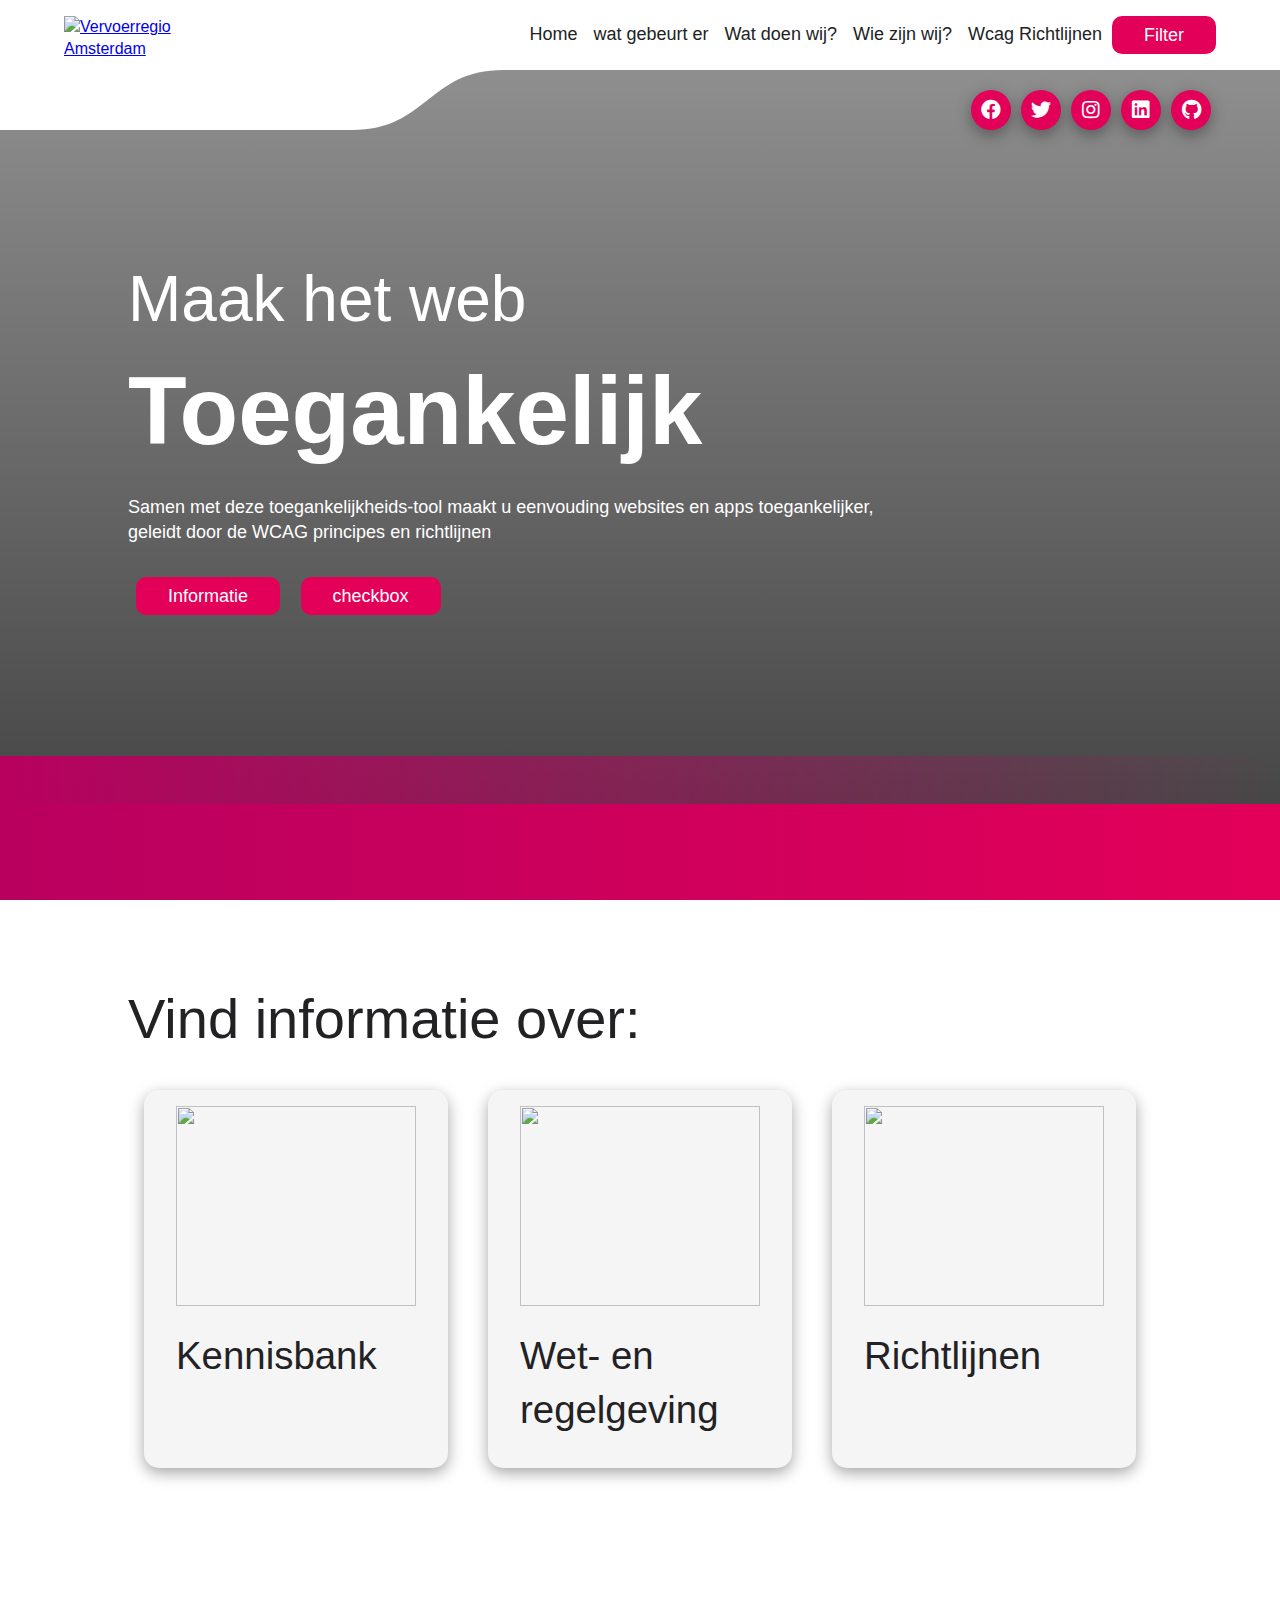
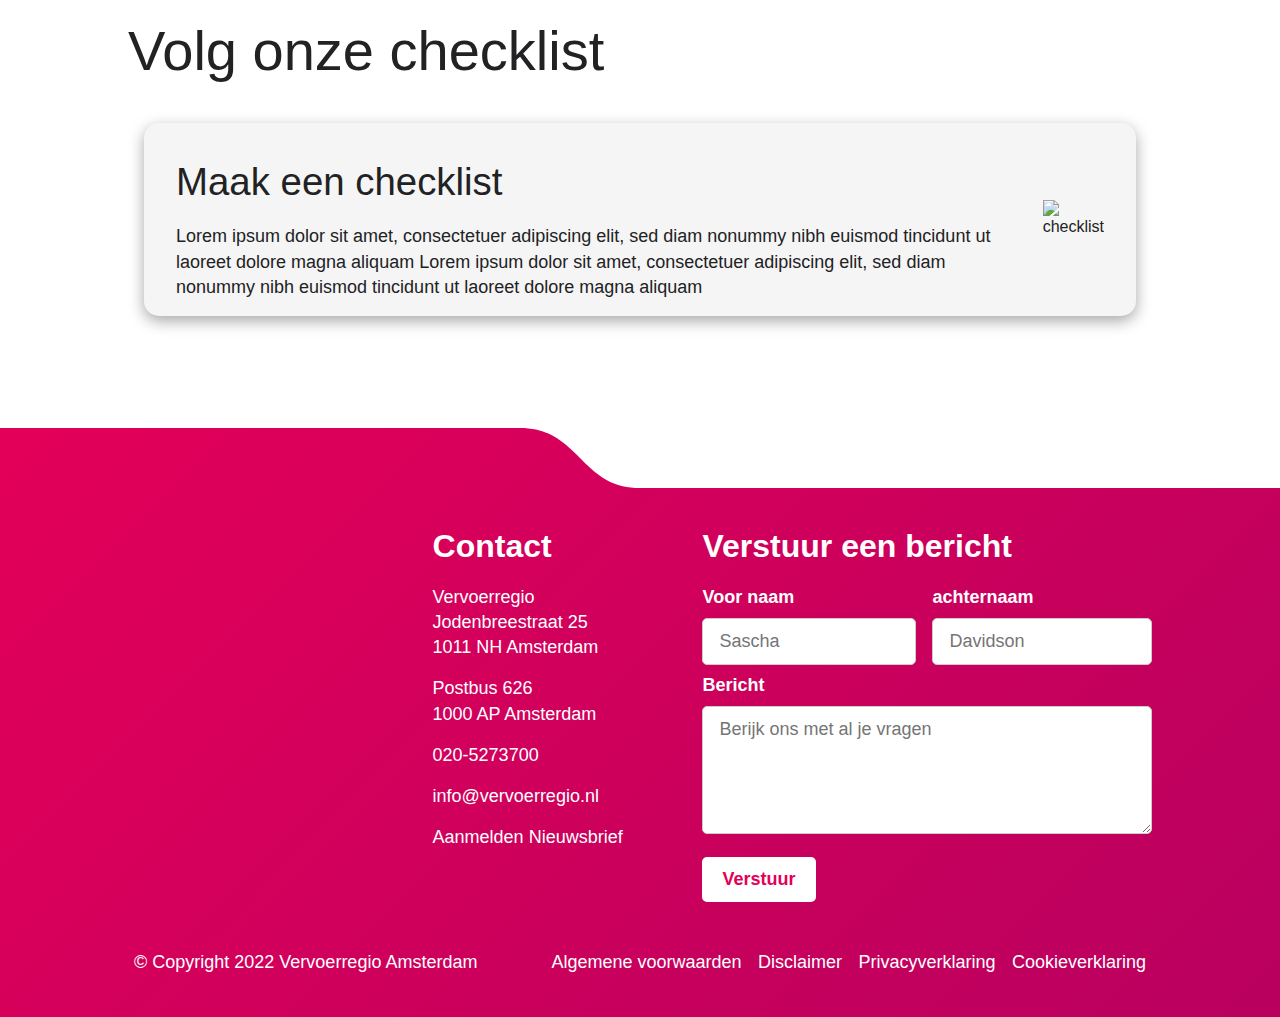
==== commit ec775255: "dialog reparatie" ====
--- a/index.html
+++ b/index.html
@@ -56,10 +56,17 @@
       </nav>
 
     </div>
-    
-    <dialog  id="favDialog">
+
+    <dialog id="favDialog">
       <form>
-        <label><input type="checkbox" id="mode"> donker moden</label>
+        <div class="dialog-content">
+          <label><input type="checkbox" id="mode"> donker moden</label>
+          <label><input type="checkbox" id="mode"> laag / hoog contrast</label>
+
+          <label><input type="checkbox" id=""> lettergrootte</label>
+          <label><input type="checkbox" id=""> bewegend beeld</label>
+
+        </div>
         <button value="cancel">terug</button>
 
 
@@ -133,9 +140,11 @@
     <section class="header-style-content">
       <section class="header-style-title">
         <h1>Maak het web <br><strong>Toegankelijk</strong></h1>
-        <p>Samen met deze toegankelijkheids-tool maakt u eenvouding websites en apps toegankelijker, geleidt door de
-          WCAG principes en richtlijnen.</p>
-        <button> test</button>
+        <p>Samen met deze toegankelijkheids-tool maakt u eenvouding websites en apps toegankelijker, geleidt door de WCAG principes en richtlijnen</p>
+          <div>
+        <button> Informatie </button>
+        <button> checkbox </button>
+      </div>
       </section>
 
       <section class="header-style-image">
--- a/styles/styles.css
+++ b/styles/styles.css
@@ -335,6 +335,7 @@
   margin: 0.7rem 0;
   width: 100%;
   color: var(--c-color-light-solid);
+  
 }
 
 nav button {
@@ -347,6 +348,7 @@
   color: var(--c-color-light-solid);
   background-color: var(--c-primary);
   margin: 0.7rem 0;
+  width: fit-content;
 }
 
 @media screen and (min-width: 785px) {
@@ -422,7 +424,6 @@
 /* dialog */
 
 dialog{
-  display: flex;
   position: absolute;
   margin-left: auto;
   margin-right: auto;
@@ -445,7 +446,6 @@
 
 dialog::backdrop {
   background: rgba(0, 0, 0, 0.8);
-
 }
 
 dialog form{
@@ -453,23 +453,30 @@
   justify-content: space-between;
   flex-direction: column;
   margin: 0 auto;
+  height: 100%;
+  width: auto;
+}
+
+dialog form .dialog-content{
+  display: flex;
+  flex-direction: column;
 }
 
 dialog label{
   color: var(--c-color-dark);
-  font-size: 32px;
+  font-size: 2.5rem;
 }
 
 dialog button {
-  font-size: 1.125rem;
+  font-size: 2.5rem;
   transition: all 0.3s ease-in-out;
-  padding: 0 2rem;
+  padding: .5rem 2rem;
   border-radius: var(--b-radius-medium);
   border: none;
-  height: calc(70px - 2rem);
   color: var(--c-color-light-solid);
   background-color: var(--c-primary);
   margin: 0.7rem 0;
+  width: fit-content;
 }
 
 /* hoofd img */
@@ -639,14 +646,14 @@
 .header-style button {
   font-size: 1.125rem;
   transition: all 0.3s ease-in-out;
-  padding: 0 2rem;
+  padding: .5rem 2rem;
   border-radius: var(--b-radius-medium);
   border: none;
   height: calc(70px - 2rem);
   color: var(--c-color-light-solid);
   background-color: var(--c-primary);
-  margin: 2rem 0;
-  width: 13rem;
+  margin: 2rem .5rem;
+  width: fit-content;
 }
 
 @media screen and (min-width: 785px) {
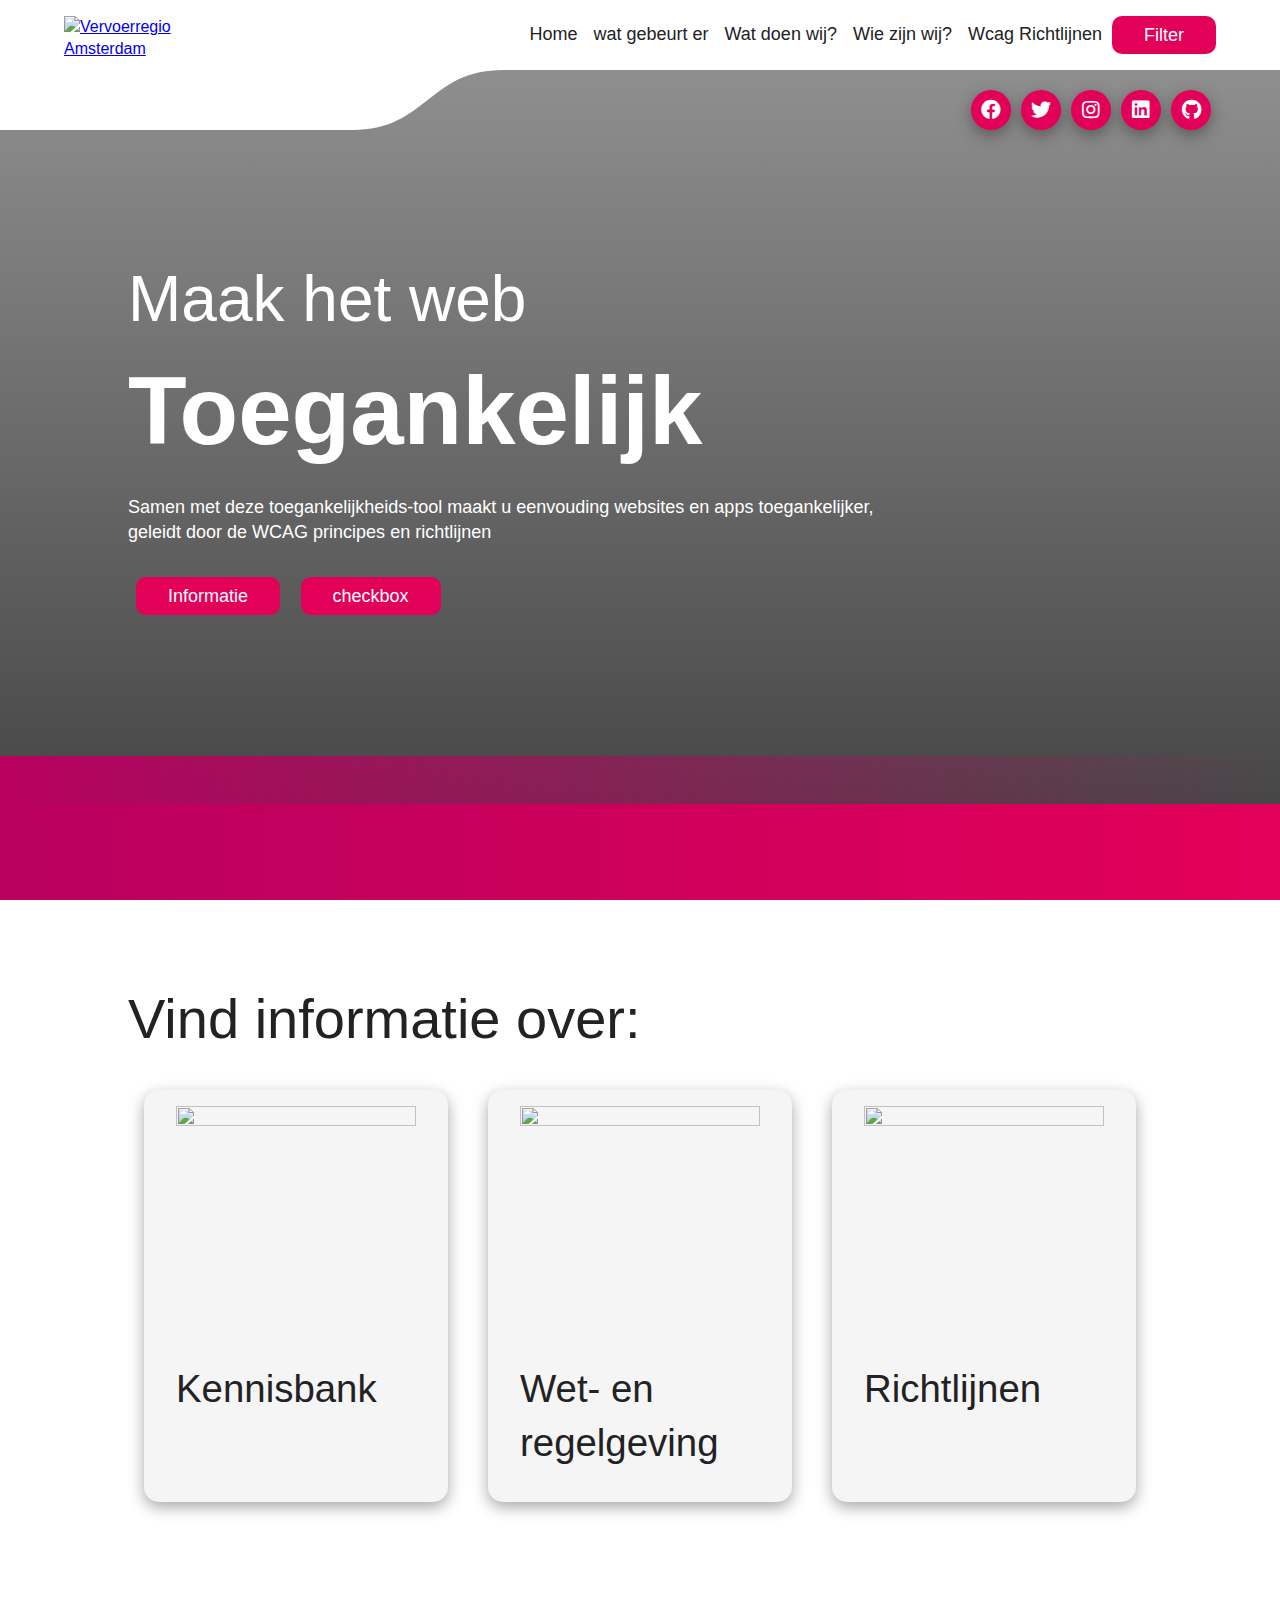
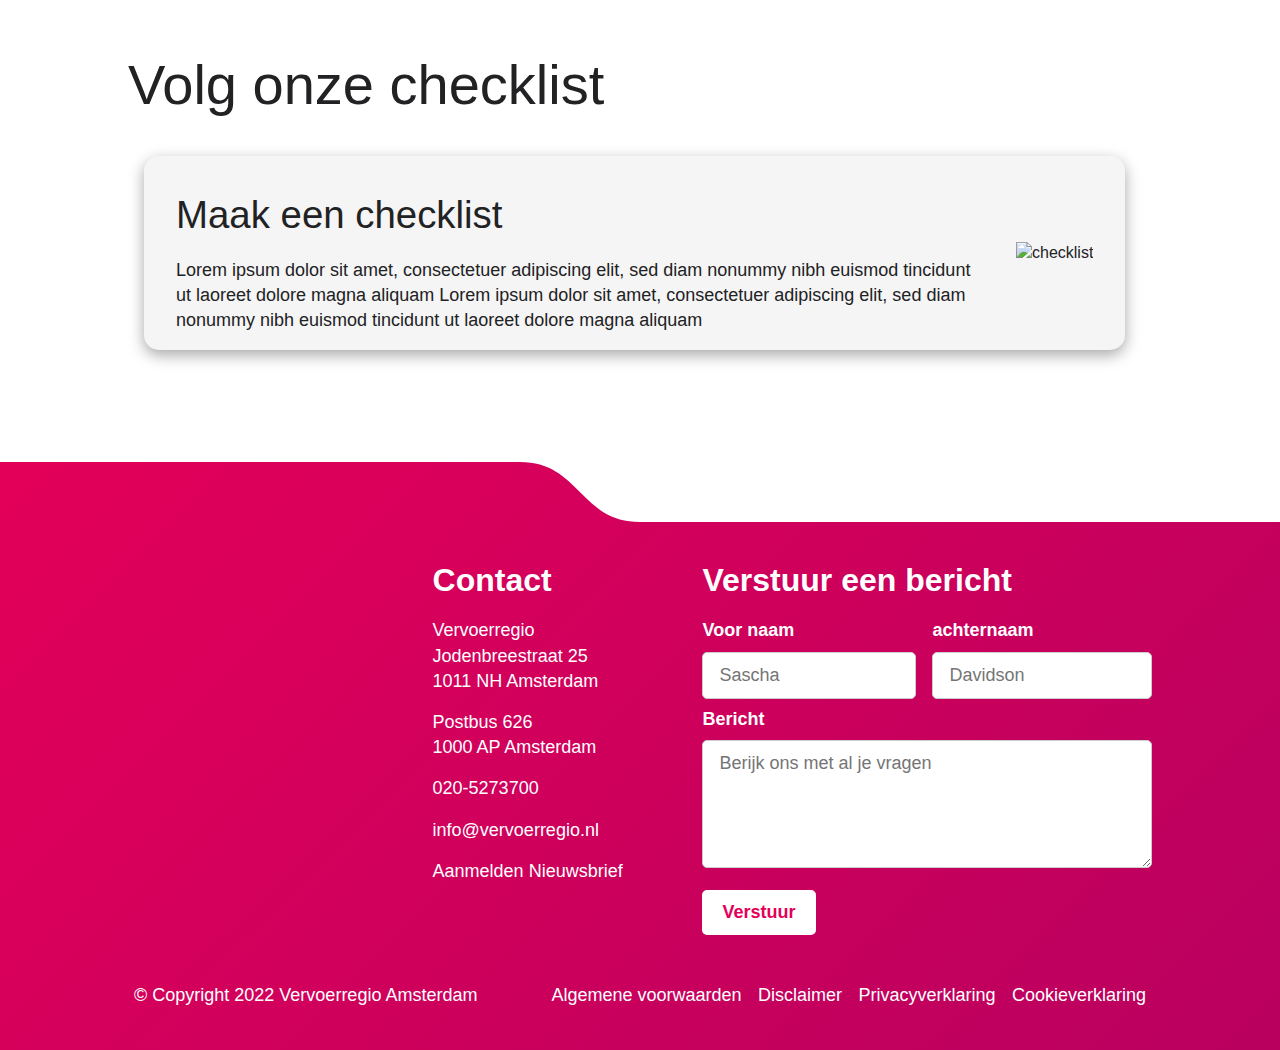
==== commit 8becf960: "paar kleine verbeteringen" ====
--- a/index.html
+++ b/index.html
@@ -60,14 +60,14 @@
     <dialog id="favDialog">
       <form>
         <div class="dialog-content">
-          <label><input type="checkbox" id="mode"> donker moden</label>
-          <label><input type="checkbox" id="mode"> laag / hoog contrast</label>
-
-          <label><input type="checkbox" id=""> lettergrootte</label>
-          <label><input type="checkbox" id=""> bewegend beeld</label>
+          <label><input type="checkbox" id="mode"> Donker moden</label>
+          <label><input type="checkbox" id="mode"> Laag / hoog contrast</label>
+
+          <label><input type="checkbox" id=""> Lettergrootte</label>
+          <label><input type="checkbox" id=""> Bewegend beeld</label>
 
         </div>
-        <button value="cancel">terug</button>
+        <button value="cancel">Terug</button>
 
 
       </form>
@@ -140,11 +140,12 @@
     <section class="header-style-content">
       <section class="header-style-title">
         <h1>Maak het web <br><strong>Toegankelijk</strong></h1>
-        <p>Samen met deze toegankelijkheids-tool maakt u eenvouding websites en apps toegankelijker, geleidt door de WCAG principes en richtlijnen</p>
-          <div>
-        <button> Informatie </button>
-        <button> checkbox </button>
-      </div>
+        <p>Samen met deze toegankelijkheids-tool maakt u eenvouding websites en apps toegankelijker, geleidt door de
+          WCAG principes en richtlijnen</p>
+        <div>
+          <button> Informatie </button>
+          <button> checkbox </button>
+        </div>
       </section>
 
       <section class="header-style-image">
@@ -182,14 +183,15 @@
     <section class="title">
       <h2>Volg onze checklist</h2>
       <div class="informatie"> <a href="checklist.html" class="checklist-box">
-          <div>
+          <div class="checklist-box-content">
             <h3>Maak een checklist</h3>
             <p>Lorem ipsum dolor sit amet, consectetuer adipiscing elit, sed diam nonummy nibh euismod tincidunt ut
               laoreet dolore magna aliquam Lorem ipsum dolor sit amet, consectetuer adipiscing elit, sed diam nonummy
               nibh euismod tincidunt ut laoreet dolore magna aliquam </p>
           </div>
           <div> <img src="assets/illustraties/checklist-img.svg" alt="checklist" aria-hidden="true"> </div>
-        </a> </div>
+        </a>
+      </div>
     </section>
   </main>
 
--- a/styles/styles.css
+++ b/styles/styles.css
@@ -119,7 +119,7 @@
 
 h3 {
   /* font-size: 1.3rem; */
-  font-size: clamp(1.3rem, 3vw, 2.5rem);
+  font-size: clamp(1.5rem, 3vw, 2.5rem);
   font-weight: 500;
   margin-bottom: 1rem;
   margin-top: 1rem;
@@ -433,24 +433,25 @@
   
   width: 90vw;
   max-width: 800px;
-  height: 60vh;
-
-  top: 20vh;
-  min-height: 400px;
-
-  padding: 3rem;
+  height: 80vh;
+
+  top: 10vh;
+  min-height: 550px;
+
+  padding: 1rem;
   background-color: var(--c-background-light);
   border-radius: var(--b-radius-medium);
   border: 5px solid #fff;
 }
 
 dialog::backdrop {
-  background: rgba(0, 0, 0, 0.8);
+  background: rgba(0, 0, 0, 0.9);
 }
 
 dialog form{
   display: flex;
   justify-content: space-between;
+  gap: 0rem;
   flex-direction: column;
   margin: 0 auto;
   height: 100%;
@@ -464,11 +465,16 @@
 
 dialog label{
   color: var(--c-color-dark);
-  font-size: 2.5rem;
+  font-size: 1.5rem;
+  display: flex;
+  flex-direction: column;
+  justify-content: center;
+  gap: .5rem;
+  margin: 0 0 1rem 0;
 }
 
 dialog button {
-  font-size: 2.5rem;
+  font-size: 1.5rem;
   transition: all 0.3s ease-in-out;
   padding: .5rem 2rem;
   border-radius: var(--b-radius-medium);
@@ -477,6 +483,71 @@
   background-color: var(--c-primary);
   margin: 0.7rem 0;
   width: fit-content;
+}
+
+dialog input[type="checkbox"] {
+  position: relative;
+  width: 80px;
+  height: 40px;
+  -webkit-appearance: none;
+  appearance: none;
+  background: var(--c-primary);
+  outline: none;
+  border-radius: 2rem;
+  cursor: pointer;
+  box-shadow: inset 0 0 5px rgb(0 0 0 / 50%);
+}
+
+dialog input[type="checkbox"]::before {
+  content: "";
+  width: 30px;
+  height: 30px;
+  margin: 5px;
+  border-radius: 50%;
+  background: var(--c-color-dark-solid);
+  position: absolute;
+  top: 0;
+  left: 0;
+  transition: 0.5s;
+}
+
+dialog input[type="checkbox"]:checked::before {
+  transform: translateX(calc(100% + 10px));
+  background: var(--c-color-dark-solid);
+}
+
+dialog input[type="checkbox"]:checked {
+  background: var(--c-vervoerregio-green);
+}
+
+@media screen and (min-width: 440px) {
+
+  dialog{
+    height: 60vh;
+    top: 20vh;
+  }
+
+  dialog label{
+    display: block;
+    margin: 1rem 0;
+  }
+}
+
+
+@media screen and (min-width: 785px) {
+
+  dialog{
+  padding: 3rem;
+}
+
+dialog label{
+  font-size: 2.5rem;
+}
+
+dialog button {
+  font-size: 2.5rem;
+
+}
 }
 
 /* hoofd img */
@@ -1013,6 +1084,7 @@
 
 .informatie-box img {
   width: 100%;
+  aspect-ratio: 1/1;
 }
 
 .title-afbeeldingen {
@@ -1060,6 +1132,10 @@
   width: 100%;
 }
 
+.checklist-box .checklist-box-content{
+  max-width: 800px;
+}
+
 .intro,
 .ankerpoint {
   margin-bottom: 3rem;
@@ -1116,20 +1192,29 @@
     min-width: 250px;
   }
 
-  .informatie-box img {
-    height: 200px;
-  }
 }
 
 @media screen and (min-width: 1500px) {
-  .informatie-box img {
-    height: 300px;
-  }
-}
-
-@media screen and (min-width: 1190px) {
+
+}
+
+@media screen and (min-width: 1000px) {
   .checklist-box {
     flex-wrap: nowrap;
+  }
+
+  .checklist-box img {
+   aspect-ratio: 1/1;
+  }
+}
+
+@media screen and (min-width: 1400px) {
+  .checklist-box {
+    flex-wrap: nowrap;
+  }
+
+  .checklist-box img {
+   aspect-ratio: 2/1;
   }
 }
 
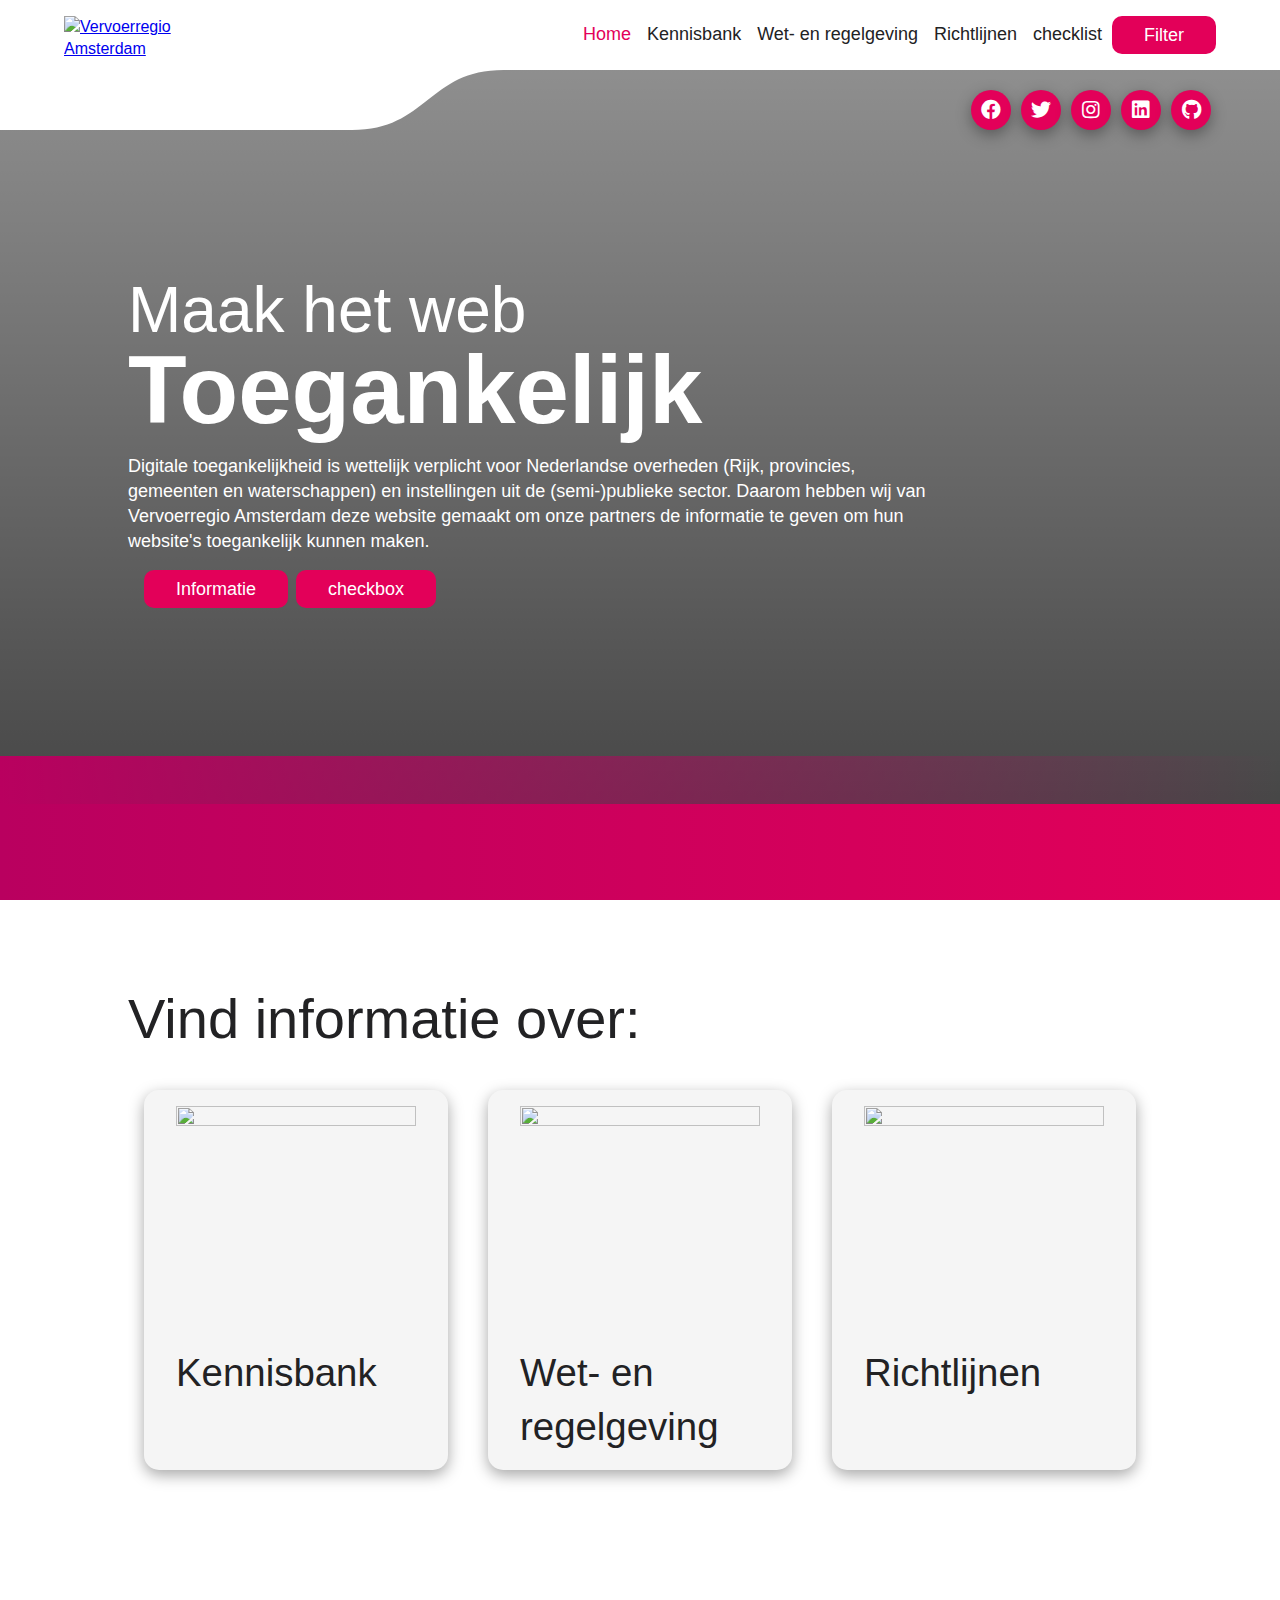
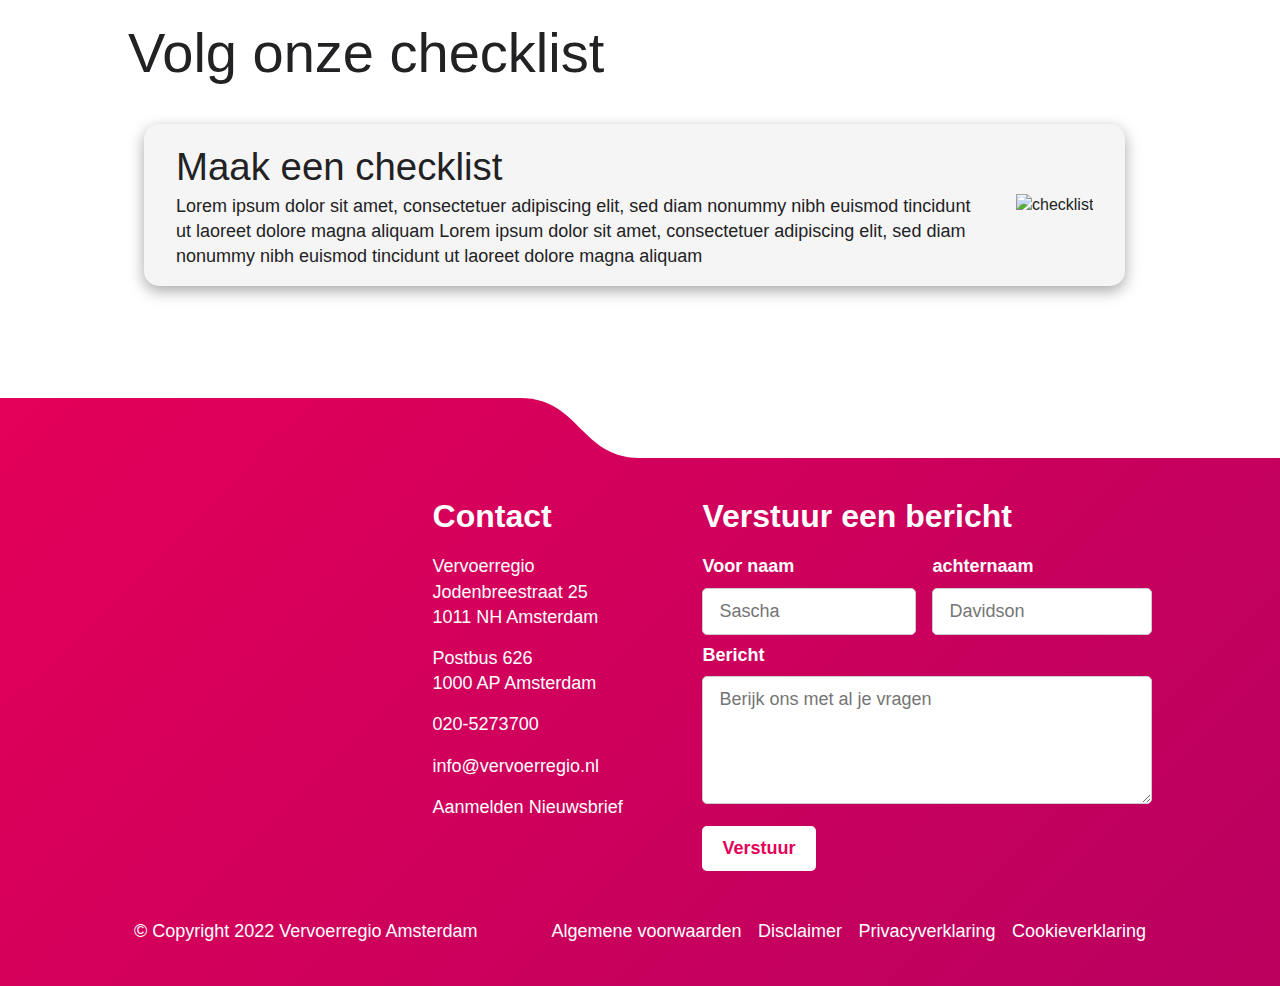
==== commit 19117cdb: "darkmode fix + active links" ====
--- a/index.html
+++ b/index.html
@@ -27,6 +27,7 @@
       <div class="site-identity">
         <a href="index.html">
           <img src="assets/vervoerregio-logo.svg" alt="Vervoerregio Amsterdam">
+
         </a>
       </div>
 
@@ -44,11 +45,11 @@
 
       <nav>
         <ul class="main-nav">
-          <li><a href="index.html">Home</a></li>
-          <li><a href="#">wat gebeurt er</a></li>
-          <li><a href="#">Wat doen wij?</a></li>
-          <li><a href="#">Wie zijn wij?</a></li>
-          <li><a href="#">Wcag Richtlijnen</a></li>
+          <li><a class="active" href="index.html">Home</a></li>
+          <li><a href="kennisbank.html">Kennisbank</a></li>
+          <li><a href="wet-en-regelgeving.html">Wet- en regelgeving</a></li>
+          <li><a href="richtlijnen.html">Richtlijnen</a></li>
+          <li><a href="checklist.html">checklist</a></li>
           <button id="filter">Filter</button>
 
         </ul>
@@ -61,7 +62,7 @@
       <form>
         <div class="dialog-content">
           <label><input type="checkbox" id="mode"> Donker moden</label>
-          <label><input type="checkbox" id="mode"> Laag / hoog contrast</label>
+          <label><input type="checkbox" id=""> Laag / hoog contrast</label>
 
           <label><input type="checkbox" id=""> Lettergrootte</label>
           <label><input type="checkbox" id=""> Bewegend beeld</label>
@@ -140,8 +141,9 @@
     <section class="header-style-content">
       <section class="header-style-title">
         <h1>Maak het web <br><strong>Toegankelijk</strong></h1>
-        <p>Samen met deze toegankelijkheids-tool maakt u eenvouding websites en apps toegankelijker, geleidt door de
-          WCAG principes en richtlijnen</p>
+        <p>Digitale toegankelijkheid is wettelijk verplicht voor Nederlandse overheden (Rijk, provincies, gemeenten en
+          waterschappen) en instellingen uit de (semi-)publieke sector. Daarom hebben wij van Vervoerregio Amsterdam
+          deze website gemaakt om onze partners de informatie te geven om hun website's toegankelijk kunnen maken.</p>
         <div>
           <button> Informatie </button>
           <button> checkbox </button>
--- a/styles/styles.css
+++ b/styles/styles.css
@@ -39,6 +39,8 @@
   --b-radius-rounded: 50px;
 
   --c-box-shadow-dark: 0px 5px 15px rgba(0, 0, 0, 0.35);
+
+  --logo: url(../assets/vervoerregio-logo.svg)
 }
 
 [data-theme="dark"] {
@@ -55,6 +57,8 @@
   --c-color-dark-2: #f5f5f5;
 
   --c-box-shadow-dark: 0px 0px 15px rgba(225, 225, 255, 0.35);
+
+  --logo: url(../assets/vervoerregio-logo-white.svg)
 }
 
 ::-webkit-scrollbar {
@@ -103,6 +107,7 @@
   font-weight: 400;
   display: inline-block;
   padding: 1rem 0;
+  line-height: 1;
 }
 
 strong {
@@ -121,8 +126,6 @@
   /* font-size: 1.3rem; */
   font-size: clamp(1.5rem, 3vw, 2.5rem);
   font-weight: 500;
-  margin-bottom: 1rem;
-  margin-top: 1rem;
 }
 
 h4 {
@@ -132,7 +135,7 @@
 }
 
 p {
-  font-size: 1rem;
+  font-size: .8rem;
   color: var(--c-color-dark);
 }
 
@@ -165,9 +168,12 @@
 }
 
 .site-identity img {
+  content: var(--logo);
   width: 10rem;
   margin-top: 0rem;
 }
+
+
 
 @media screen and (min-width: 785px) {
   header .site-header {
@@ -194,7 +200,7 @@
     flex-wrap: nowrap;
     height: 70px;
     position: relative;
-    gap: none;
+    gap: 0;
   }
 
   .site-identity img {
@@ -241,33 +247,6 @@
 
   .burger-toggle .line3 {
     transform: rotate(45deg) translate(-5px, -6px);
-  }
-
-  .mobile-nav ul li {
-    list-style-type: none;
-  }
-
-  .mobile-nav ul li a {
-    color: var(--c-color-light-solid);
-    text-decoration: none;
-    font-size: 1.125rem;
-    display: block;
-    transition: all 0.3s ease-in-out;
-    padding: 0.3rem 6px;
-    margin: 0.7rem 0;
-  }
-
-  .mobile-nav ul li a:hover,
-  .mobile-nav ul li a:focus {
-    color: var(--c-primary);
-    font-weight: 500;
-  }
-
-  .mobile-nav .social-media-mobile {
-    display: flex;
-    justify-content: space-between;
-    align-items: flex-end;
-    height: 100%;
   }
 
   @keyframes navlinkfade {
@@ -338,6 +317,10 @@
   
 }
 
+header nav .main-nav li .active {
+  color: var(--c-primary);
+}
+
 nav button {
   font-size: 1.125rem;
   transition: all 0.3s ease-in-out;
@@ -397,7 +380,7 @@
   }
 
   header nav .main-nav li a:hover,
-  header nav .main-nav li a:focus {
+  header nav .main-nav li a:focus{
     color: var(--c-primary);
     font-weight: 500;
   }
@@ -445,7 +428,7 @@
 }
 
 dialog::backdrop {
-  background: rgba(0, 0, 0, 0.9);
+  background: rgba(0, 0, 0, 0.7);
 }
 
 dialog form{
@@ -568,7 +551,7 @@
   color: var(--c-color-light-solid);
   overflow: hidden;
   margin-top: -40px;
-  min-height: 450px;
+  min-height: 600px;
 }
 
 
@@ -674,6 +657,13 @@
   justify-content: center;
 }
 
+.header-style .header-style-title div{
+  display: flex;
+  flex-wrap: wrap;
+  margin: 0 1rem;
+  gap: .5rem;
+}
+
 .header-style-image {
   display: none;
 }
@@ -723,7 +713,7 @@
   height: calc(70px - 2rem);
   color: var(--c-color-light-solid);
   background-color: var(--c-primary);
-  margin: 2rem .5rem;
+  margin: 1rem 0 0 0;
   width: fit-content;
 }
 
@@ -802,6 +792,10 @@
   .header-style-content-3 {
     padding-top: 60px;
   }
+
+  .header-style button {
+  margin: 1rem 0 1rem 0;
+}
 }
 
 @media screen and (min-width: 1190px) {
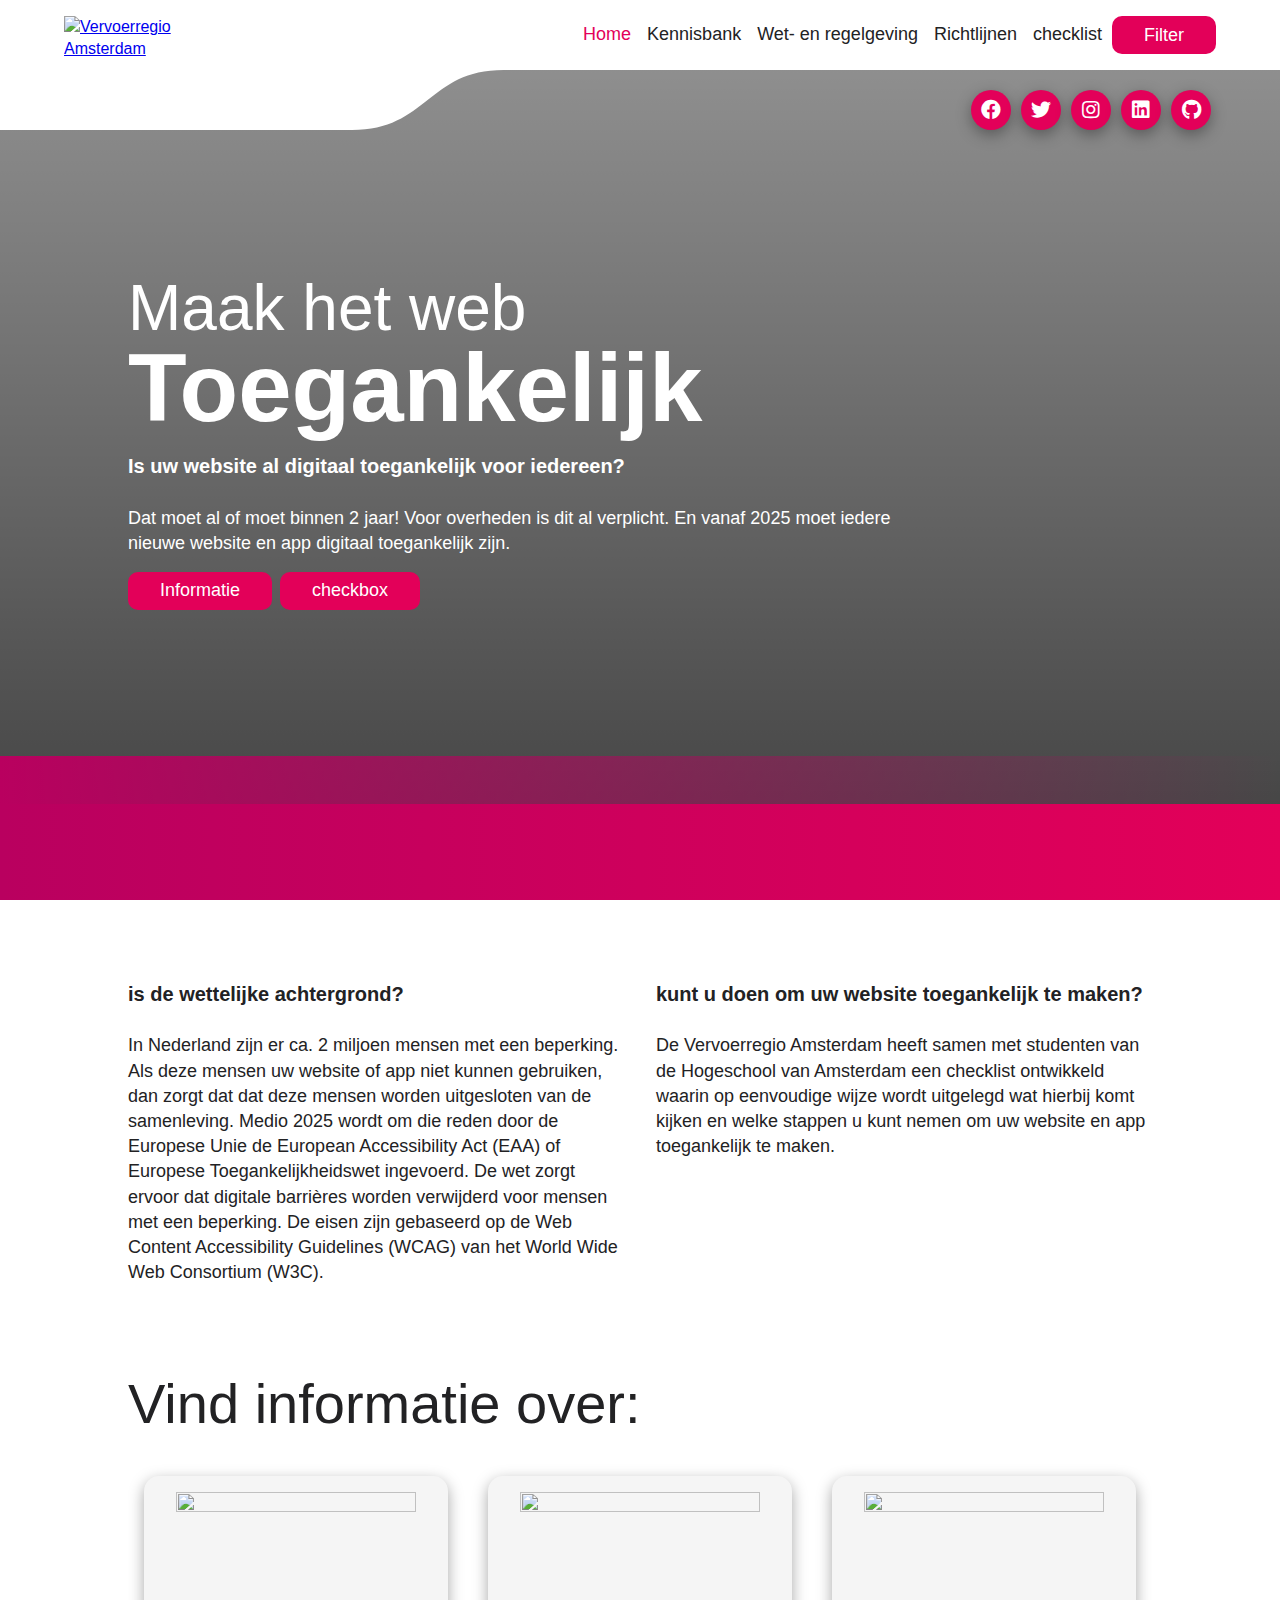
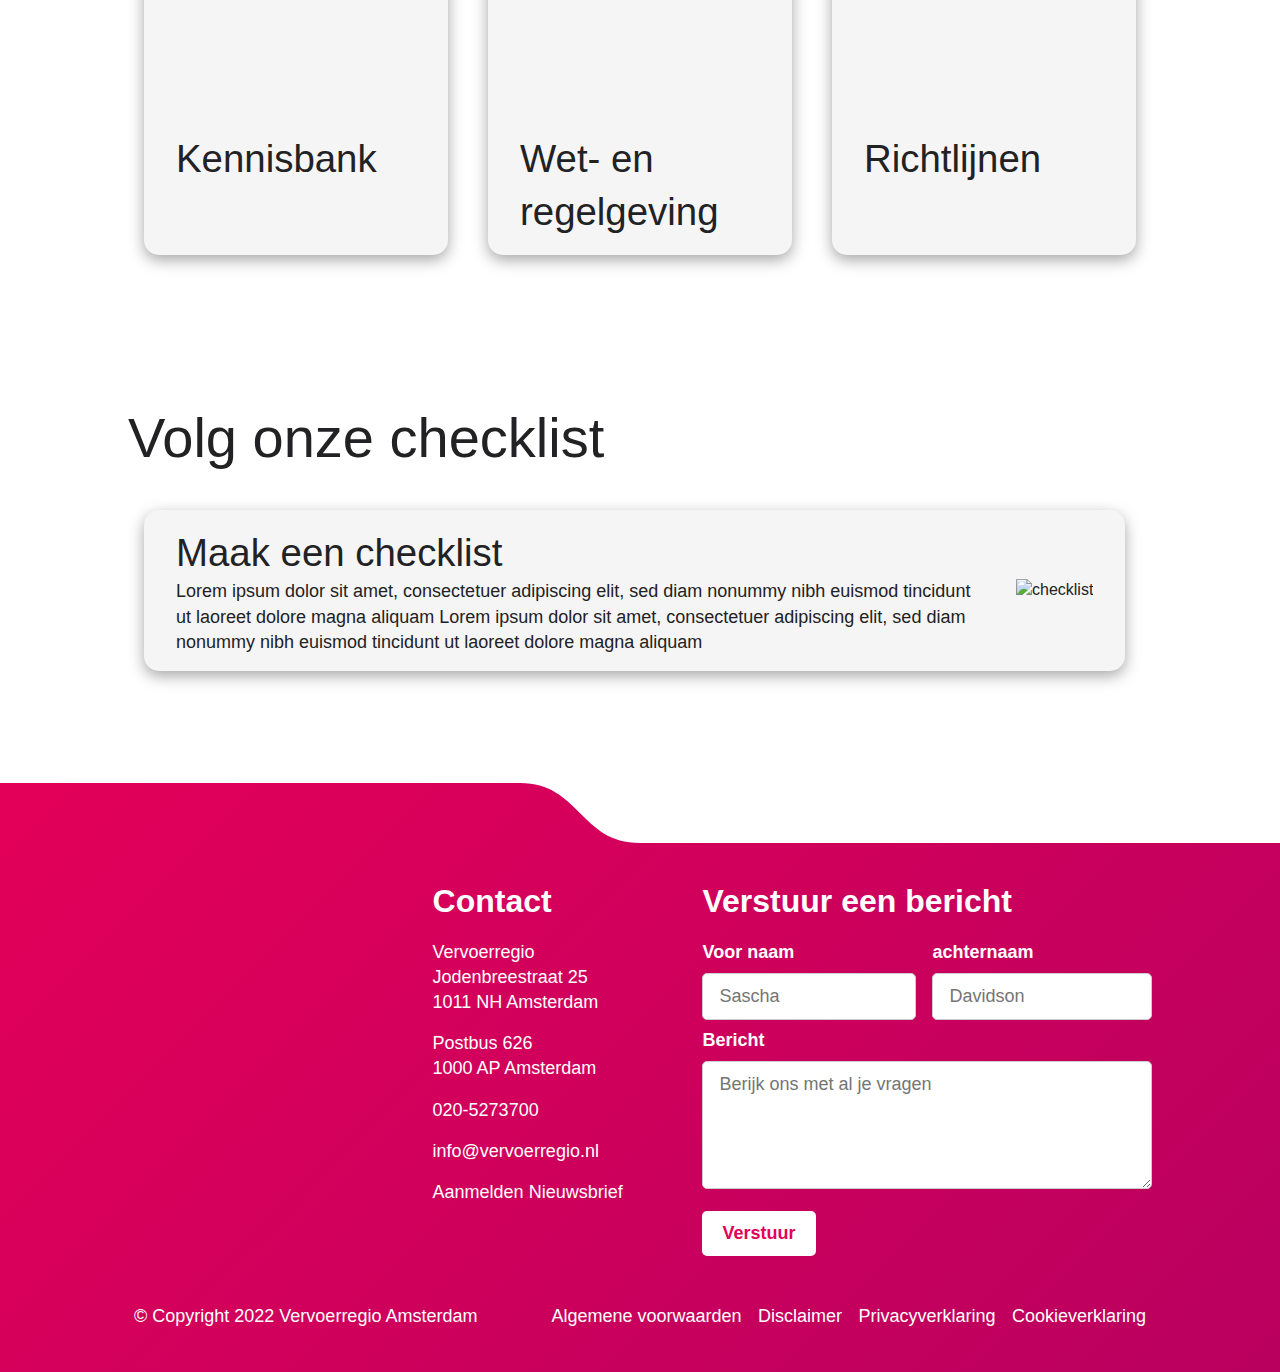
==== commit ea255bab: "verbetering header + added content" ====
--- a/index.html
+++ b/index.html
@@ -107,14 +107,14 @@
           <span>Twitter</span>
         </a>
 
-        <a href="https://www.facebook.com/vervoerregio" class="button">
+        <a href="https://www.instagram.com/vervoerregio/" class="button">
           <div class="icon">
             <i class="fab fa-instagram"></i>
           </div>
           <span>Instagram</span>
         </a>
 
-        <a href="#" class="button">
+        <a href="https://www.linkedin.com/company/vervoerregio-amsterdam/?originalSubdomain=nl" class="button">
           <div class="icon">
             <i class="fab fa-linkedin"></i>
           </div>
@@ -141,9 +141,15 @@
     <section class="header-style-content">
       <section class="header-style-title">
         <h1>Maak het web <br><strong>Toegankelijk</strong></h1>
-        <p>Digitale toegankelijkheid is wettelijk verplicht voor Nederlandse overheden (Rijk, provincies, gemeenten en
+        <p style="display: none;">Digitale toegankelijkheid is wettelijk verplicht voor Nederlandse overheden (Rijk,
+          provincies, gemeenten en
           waterschappen) en instellingen uit de (semi-)publieke sector. Daarom hebben wij van Vervoerregio Amsterdam
           deze website gemaakt om onze partners de informatie te geven om hun website's toegankelijk kunnen maken.</p>
+        <p><strong>Is uw website al digitaal toegankelijk voor iedereen?</strong>
+          <br><br>
+          Dat moet al of moet binnen 2 jaar! Voor overheden is dit al verplicht. En vanaf 2025 moet iedere nieuwe
+          website en app digitaal toegankelijk zijn.
+        </p>
         <div>
           <button> Informatie </button>
           <button> checkbox </button>
@@ -166,6 +172,30 @@
 
   <main>
     <section class="title">
+      <section class="title-content">
+        <div>
+          <p><strong> is de wettelijke achtergrond?</strong>
+            <br><br>
+            In Nederland zijn er ca. 2 miljoen mensen met een beperking. Als deze mensen uw website of app niet kunnen
+            gebruiken, dan zorgt dat dat deze mensen worden uitgesloten van de samenleving. Medio 2025 wordt om die
+            reden
+            door de Europese Unie de European Accessibility Act (EAA) of Europese Toegankelijkheidswet ingevoerd. De wet
+            zorgt ervoor dat digitale barrières worden verwijderd voor mensen met een beperking. De eisen zijn gebaseerd
+            op
+            de Web Content Accessibility Guidelines (WCAG) van het World Wide Web Consortium (W3C).
+          </p>
+        </div>
+        <div>
+          <p><strong> kunt u doen om uw website toegankelijk te maken?</strong>
+            <br><br>
+            De Vervoerregio Amsterdam heeft samen met studenten van de Hogeschool van Amsterdam een checklist ontwikkeld
+            waarin op eenvoudige wijze wordt uitgelegd wat hierbij komt kijken en welke stappen u kunt nemen om uw
+            website
+            en app toegankelijk te maken.
+          </p>
+        </div>
+
+      </section>
       <h2>Vind informatie over:</h2>
       <div class="informatie">
         <a href="kennisbank.html" class="informatie-box">
--- a/styles/styles.css
+++ b/styles/styles.css
@@ -110,7 +110,7 @@
   line-height: 1;
 }
 
-strong {
+h1 strong {
   /* font-size: 2.5rem; */
   font-size: clamp(2.5rem, 8vw, 6rem);
   font-weight: 700;
@@ -135,15 +135,26 @@
 }
 
 p {
-  font-size: .8rem;
+  font-size: 1rem;
+  color: var(--c-color-dark);
+}
+
+p strong {
+  font-size: 1.125rem;
+  font-weight: 600;
   color: var(--c-color-dark);
 }
 
 @media screen and (min-width: 785px) {
   p{
     font-size: 1.125rem;
-
-  }  
+  }
+
+  p strong {
+    font-size: 1.25rem;
+    font-weight: 600;
+    color: var(--c-color-dark);
+  }
 }
 
 /* Header */
@@ -651,7 +662,6 @@
   max-width: 800px;
   min-height: 200px;
   height: 100%;
-
   display: flex;
   flex-direction: column;
   justify-content: center;
@@ -660,8 +670,13 @@
 .header-style .header-style-title div{
   display: flex;
   flex-wrap: wrap;
-  margin: 0 1rem;
+  margin: 0 0rem;
   gap: .5rem;
+}
+
+.header-style-title p strong{
+  color: var(--c-color-light-solid);
+
 }
 
 .header-style-image {
@@ -1027,6 +1042,7 @@
 
 .content-richtlinen {
   display: flex;
+  flex-direction: column;
   justify-content: space-between;
   gap: var(--large-gap);
   padding-top: 5rem;
@@ -1034,12 +1050,34 @@
 
 .progresion {
   width: 100%;
-  max-width: 400px;
+}
+
+@media screen and (min-width: 1200px) {
+  .progresion {
+    width: 100%;
+    max-width: 300px;
+  }
+
+  .content-richtlinen {
+    flex-direction: row;
+
+  }
 }
 
 .title {
   padding: 5rem 0 2rem 0;
 }
+
+.title-content{
+display: flex;
+flex-direction: column;
+gap: 2rem;
+margin-bottom: 5rem;
+}
+
+.title-content div{
+width: 100%;
+  }
 
 .informatie {
   display: flex;
@@ -1167,12 +1205,35 @@
   color: var(--c-primary);
 }
 
+main ul,
+main ol{
+  font-size: 1rem;
+  color: var(--c-color-dark);
+  list-style-position: inside;
+}
+
+
+
 @media screen and (min-width: 785px) {
   main{
     margin: 0rem 10%;
 
   }
-}
+
+  .title-content{
+    display: flex;
+    flex-direction: row;
+    margin-bottom: 5rem;
+    }
+
+    main ul,
+    main ol{
+      font-size: 1.125rem;
+    }
+
+}
+
+
 
 @media screen and (min-width: 450px) {
 
@@ -1226,7 +1287,7 @@
 }
 
 details h3 {
-  font-size: 1.3rem;
+  font-size: 1rem;
   font-weight: 600;
   color: var(--c-color-dark);
 }
@@ -1240,8 +1301,8 @@
 }
 
 details h4 {
-  font-size: 1.3rem;
-  font-weight: 500;
+  font-size: 1rem;
+  font-weight: 600;
   color: var(--c-color-dark);
 }
 
@@ -1251,6 +1312,10 @@
 
 details[open] h4 {
   color: var(--c-color-dark);
+}
+
+details::marker{
+  display: none;
 }
 
 .content-richtlinen details {
@@ -1264,14 +1329,14 @@
 details > summary {
   background: none;
   color: var(--c-color-light);
-  padding: 1rem 2rem;
+  padding: 1rem 1.5rem;
 }
 
 details[open] > summary {
   background-color: var(--c-primary);
   color: var(--c-color-light-solid);
   border-radius: var(--b-radius-medium) var(--b-radius-medium) 0 0;
-  padding: 1rem 2rem;
+  padding: 1rem 1.5rem;
   box-shadow: var(--c-box-shadow-dark);
 }
 
@@ -1281,16 +1346,21 @@
 
 .content-richtlinen details summary i.fa-caret-down {
   color: var(--c-primary);
+  display: none;
 }
 
 .content-richtlinen details:hover summary i.fa-caret-down {
   color: var(--c-color-light-solid);
+  display: none;
+
 }
 
 .content-richtlinen details[open] summary i.fa-caret-down {
   transform: rotate(-180deg);
   transition-duration: 0.5s;
   color: var(--c-color-light-solid);
+  display: none;
+
 }
 
 .content-richtlinen summary i.fa-caret-down {
@@ -1302,7 +1372,7 @@
 
 .content-richtlinen summary {
   display: flex;
-  gap: var(--medium-gap);
+  gap: 1.5rem;
   align-items: center;
   cursor: pointer;
 }
@@ -1345,6 +1415,39 @@
   box-shadow: inset 0 0 0 20px var(--c-primary);
 }
 
+@media screen and (min-width: 783px) {
+
+  details h3,
+  details h4 {
+    font-size: 1.3rem;
+
+  }
+
+  .content-richtlinen details summary i.fa-caret-down {
+    color: var(--c-primary);
+    display: block;
+  }
+  
+  .content-richtlinen details:hover summary i.fa-caret-down {
+    color: var(--c-color-light-solid);
+    display: block;
+
+  }
+  
+  .content-richtlinen details[open] summary i.fa-caret-down {
+    transform: rotate(-180deg);
+    transition-duration: 0.5s;
+    color: var(--c-color-light-solid);
+    display: block;
+
+  }
+
+}
+
+@media screen and (min-width: 1000px) {
+
+}
+
 /* details content */
 .detail-list {
   padding: 2rem 4.7rem;
@@ -1368,6 +1471,7 @@
   border: 2px solid #d3d3d3;
   background: #f6f8f9;
   border-radius: var(--b-radius-small);
+  color: var(--c-color-dark-solid);
 }
 
 .detail-button {
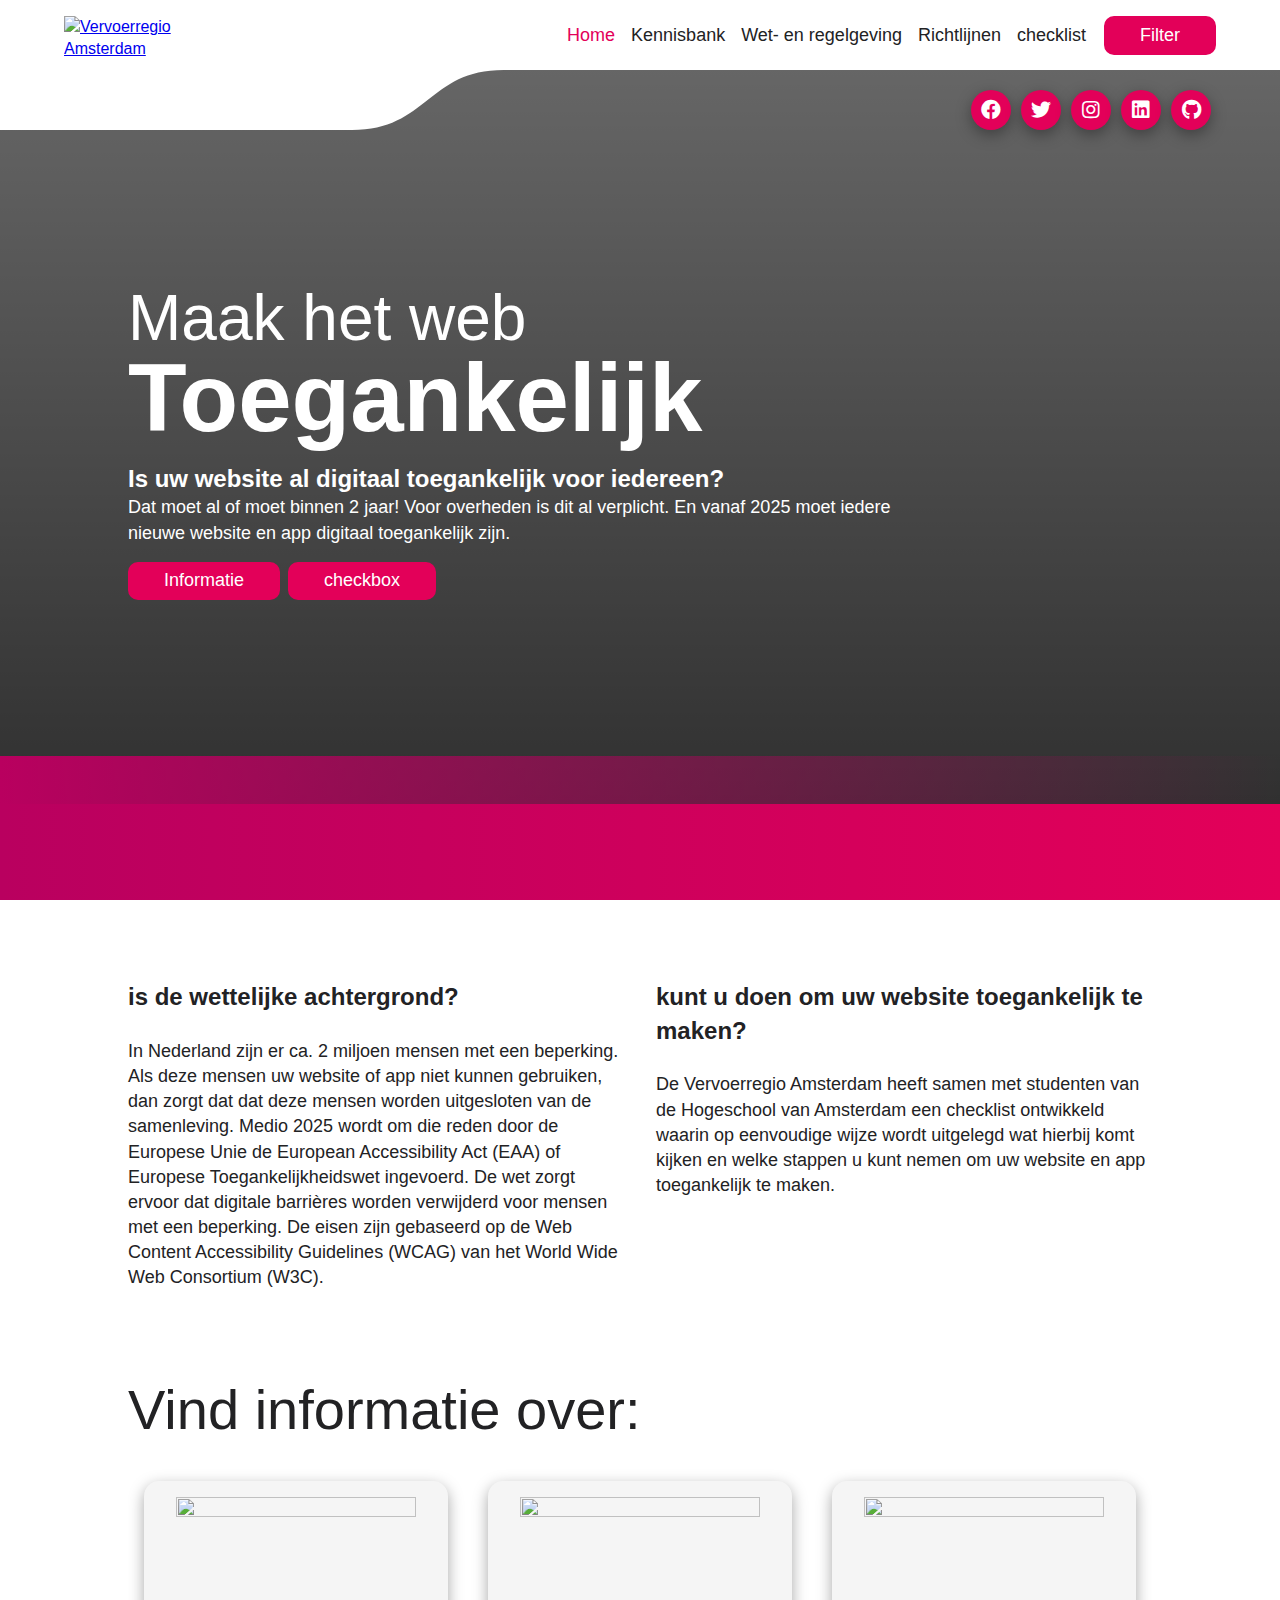
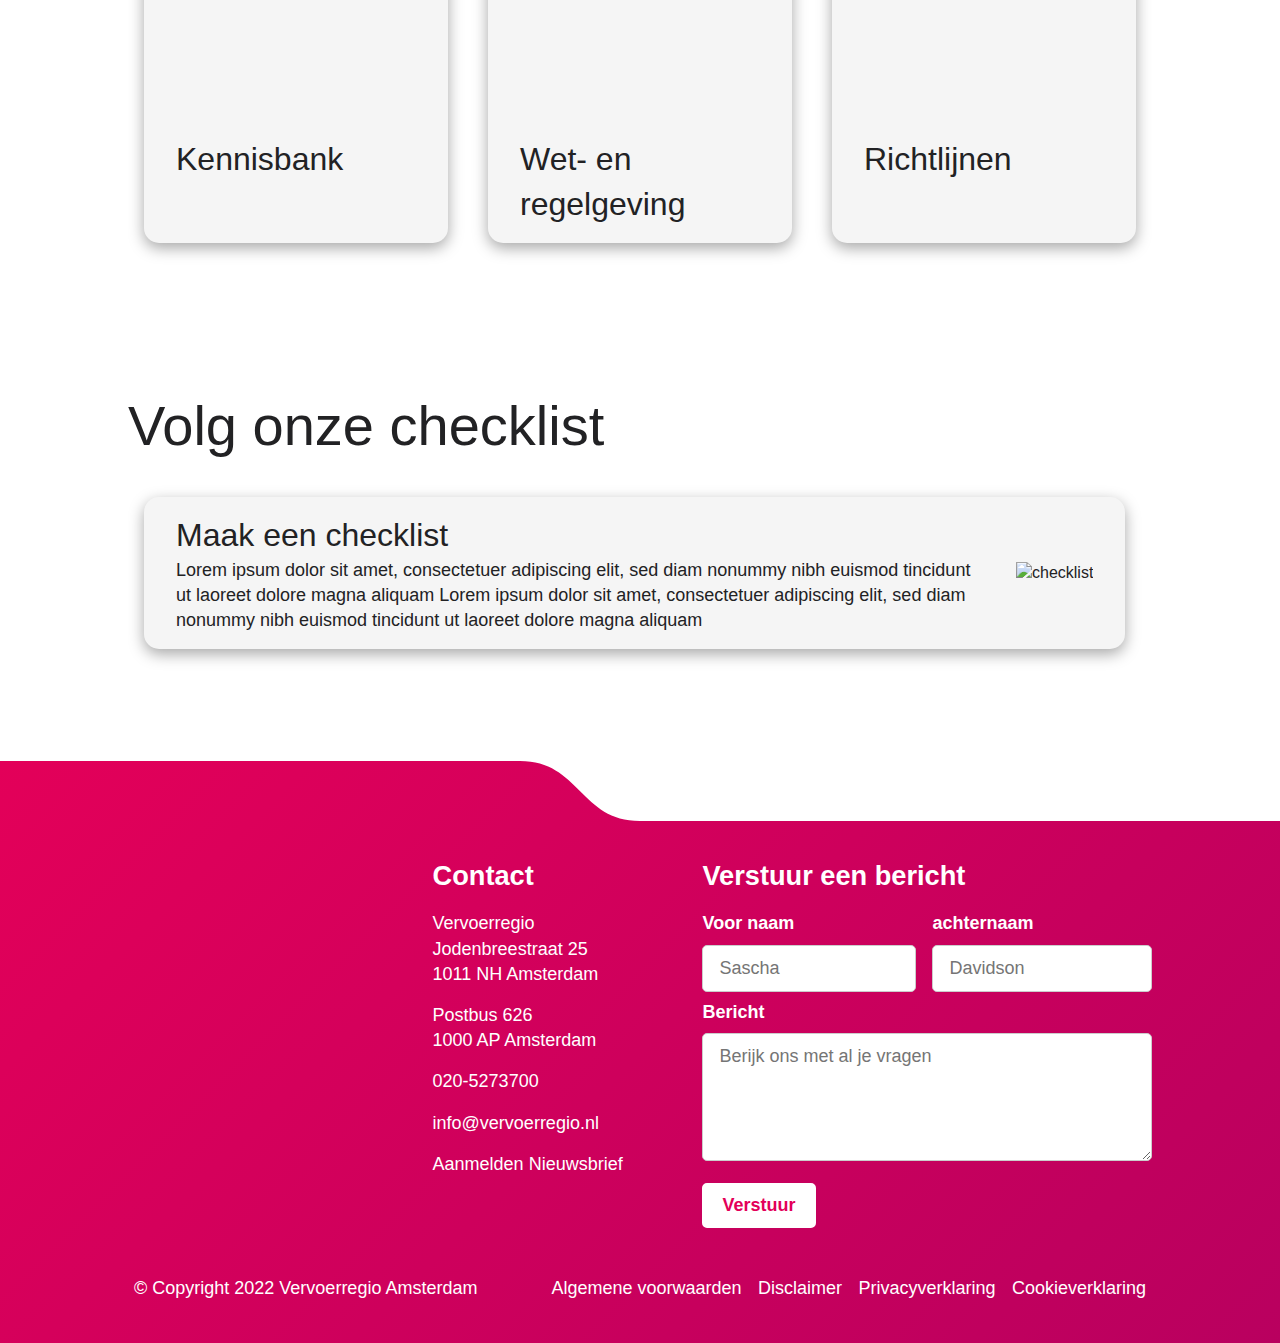
==== commit 04bd6fe3: "hover button" ====
--- a/index.html
+++ b/index.html
@@ -146,13 +146,13 @@
           waterschappen) en instellingen uit de (semi-)publieke sector. Daarom hebben wij van Vervoerregio Amsterdam
           deze website gemaakt om onze partners de informatie te geven om hun website's toegankelijk kunnen maken.</p>
         <p><strong>Is uw website al digitaal toegankelijk voor iedereen?</strong>
-          <br><br>
+          <br>
           Dat moet al of moet binnen 2 jaar! Voor overheden is dit al verplicht. En vanaf 2025 moet iedere nieuwe
           website en app digitaal toegankelijk zijn.
         </p>
         <div>
-          <button> Informatie </button>
-          <button> checkbox </button>
+          <button><a href="#"> Informatie </a></button>
+          <button><a href="#"> checkbox </a></button>
         </div>
       </section>
 
--- a/styles/styles.css
+++ b/styles/styles.css
@@ -40,7 +40,7 @@
 
   --c-box-shadow-dark: 0px 5px 15px rgba(0, 0, 0, 0.35);
 
-  --logo: url(../assets/vervoerregio-logo.svg)
+  --logo: url(../assets/vervoerregio-logo.svg);
 }
 
 [data-theme="dark"] {
@@ -58,7 +58,7 @@
 
   --c-box-shadow-dark: 0px 0px 15px rgba(225, 225, 255, 0.35);
 
-  --logo: url(../assets/vervoerregio-logo-white.svg)
+  --logo: url(../assets/vervoerregio-logo-white.svg);
 }
 
 ::-webkit-scrollbar {
@@ -124,13 +124,13 @@
 
 h3 {
   /* font-size: 1.3rem; */
-  font-size: clamp(1.5rem, 3vw, 2.5rem);
+  font-size: clamp(1.5rem, 3vw, 2rem);
   font-weight: 500;
 }
 
 h4 {
   /* font-size: 1.8rem; */
-  font-size: clamp(1.5rem, 3vw, 2rem);
+  font-size: clamp(1.5rem, 3vw, 1.7rem);
   font-weight: 600;
 }
 
@@ -146,12 +146,12 @@
 }
 
 @media screen and (min-width: 785px) {
-  p{
+  p {
     font-size: 1.125rem;
   }
 
   p strong {
-    font-size: 1.25rem;
+    font-size: 1.5rem;
     font-weight: 600;
     color: var(--c-color-dark);
   }
@@ -183,8 +183,6 @@
   width: 10rem;
   margin-top: 0rem;
 }
-
-
 
 @media screen and (min-width: 785px) {
   header .site-header {
@@ -325,7 +323,6 @@
   margin: 0.7rem 0;
   width: 100%;
   color: var(--c-color-light-solid);
-  
 }
 
 header nav .main-nav li .active {
@@ -335,14 +332,21 @@
 nav button {
   font-size: 1.125rem;
   transition: all 0.3s ease-in-out;
-  padding: 0 2rem;
+  padding: 0.3rem 2rem;
   border-radius: var(--b-radius-medium);
   border: none;
   height: calc(70px - 2rem);
   color: var(--c-color-light-solid);
-  background-color: var(--c-primary);
-  margin: 0.7rem 0;
-  width: fit-content;
+  background-color: var(--c-primary);  width: fit-content;
+  height: fit-content;
+  border: 4px solid var(--c-primary);
+  cursor: pointer;
+}
+
+nav button:hover {
+  border: 4px solid var(--c-primary);
+  color: var(--c-color-light-solid);
+  background-color: rgba(0, 0, 0, 0.8);
 }
 
 @media screen and (min-width: 785px) {
@@ -391,7 +395,7 @@
   }
 
   header nav .main-nav li a:hover,
-  header nav .main-nav li a:focus{
+  header nav .main-nav li a:focus {
     color: var(--c-primary);
     font-weight: 500;
   }
@@ -401,7 +405,7 @@
   }
 
   nav button {
-    margin: auto 0;
+    margin: auto 0 0 .5rem;
   }
 }
 
@@ -417,14 +421,14 @@
 
 /* dialog */
 
-dialog{
+dialog {
   position: absolute;
   margin-left: auto;
   margin-right: auto;
   border: var(--c-box-shadow-dark);
   left: 0;
   right: 0;
-  
+
   width: 90vw;
   max-width: 800px;
   height: 80vh;
@@ -442,7 +446,7 @@
   background: rgba(0, 0, 0, 0.7);
 }
 
-dialog form{
+dialog form {
   display: flex;
   justify-content: space-between;
   gap: 0rem;
@@ -452,31 +456,41 @@
   width: auto;
 }
 
-dialog form .dialog-content{
+dialog form .dialog-content {
   display: flex;
   flex-direction: column;
 }
 
-dialog label{
+dialog label {
   color: var(--c-color-dark);
   font-size: 1.5rem;
   display: flex;
   flex-direction: column;
   justify-content: center;
-  gap: .5rem;
+  gap: 0.5rem;
   margin: 0 0 1rem 0;
 }
 
 dialog button {
-  font-size: 1.5rem;
+  font-size: 1.125rem;
   transition: all 0.3s ease-in-out;
-  padding: .5rem 2rem;
+  padding: 0.3rem 2rem;
   border-radius: var(--b-radius-medium);
   border: none;
+  height: calc(70px - 2rem);
   color: var(--c-color-light-solid);
   background-color: var(--c-primary);
-  margin: 0.7rem 0;
+  margin: 1rem 0 0 0;
   width: fit-content;
+  height: fit-content;
+  border: 8px solid var(--c-primary);
+  cursor: pointer;
+}
+
+dialog button:hover {
+  border: 8px solid var(--c-primary);
+  color: var(--c-color-light-solid);
+  background-color: rgba(0, 0, 0, 0.8);
 }
 
 dialog input[type="checkbox"] {
@@ -515,33 +529,29 @@
 }
 
 @media screen and (min-width: 440px) {
-
-  dialog{
+  dialog {
     height: 60vh;
     top: 20vh;
   }
 
-  dialog label{
+  dialog label {
     display: block;
     margin: 1rem 0;
   }
 }
 
-
 @media screen and (min-width: 785px) {
-
-  dialog{
-  padding: 3rem;
-}
-
-dialog label{
-  font-size: 2.5rem;
-}
-
-dialog button {
-  font-size: 2.5rem;
-
-}
+  dialog {
+    padding: 3rem;
+  }
+
+  dialog label {
+    font-size: 2.5rem;
+  }
+
+  dialog button {
+    font-size: 2.5rem;
+  }
 }
 
 /* hoofd img */
@@ -550,6 +560,24 @@
   width: 100%;
   height: calc(100vh - 60px);
   height: calc(100svh - 60px);
+  position: relative;
+  z-index: 1;
+  max-height: 1080px;
+  background-image: linear-gradient(rgba(0, 0, 0, 0.5), rgba(0, 0, 0, 0.8)),
+    url("../assets/vervoerregio-amsterdam-header.jpg");
+  background-color: #cccccc;
+  background-repeat: no-repeat;
+  background-position: center;
+  background-size: cover;
+  color: var(--c-color-light-solid);
+  overflow: hidden;
+  margin-top: -40px;
+  min-height: 600px;
+}
+
+.header-style-2 {
+  width: 100%;
+
   position: relative;
   z-index: 1;
   max-height: 1080px;
@@ -562,25 +590,6 @@
   color: var(--c-color-light-solid);
   overflow: hidden;
   margin-top: -40px;
-  min-height: 600px;
-}
-
-
-.header-style-2 {
-  width: 100%;
-
-  position: relative;
-  z-index: 1;
-  max-height: 1080px;
-  background-image: linear-gradient(rgba(0, 0, 0, 0.3), rgba(0, 0, 0, 0.7)),
-    url("../assets/vervoerregio-amsterdam-header.jpg");
-  background-color: #cccccc;
-  background-repeat: no-repeat;
-  background-position: center;
-  background-size: cover;
-  color: var(--c-color-light-solid);
-  overflow: hidden;
-  margin-top: -40px;
 }
 
 .header-style-afbeeldingen {
@@ -667,16 +676,15 @@
   justify-content: center;
 }
 
-.header-style .header-style-title div{
+.header-style .header-style-title div {
   display: flex;
   flex-wrap: wrap;
   margin: 0 0rem;
-  gap: .5rem;
-}
-
-.header-style-title p strong{
-  color: var(--c-color-light-solid);
-
+  gap: 0.5rem;
+}
+
+.header-style-title p strong {
+  color: var(--c-color-light-solid);
 }
 
 .header-style-image {
@@ -722,7 +730,7 @@
 .header-style button {
   font-size: 1.125rem;
   transition: all 0.3s ease-in-out;
-  padding: .5rem 2rem;
+  padding: 0.3rem 2rem;
   border-radius: var(--b-radius-medium);
   border: none;
   height: calc(70px - 2rem);
@@ -730,22 +738,34 @@
   background-color: var(--c-primary);
   margin: 1rem 0 0 0;
   width: fit-content;
+  height: fit-content;
+  border: 4px solid var(--c-primary);
+  cursor: pointer;
+}
+
+.header-style button:hover {
+  border: 4px solid var(--c-primary);
+  color: var(--c-color-light-solid);
+  background-color: rgba(0, 0, 0, 0.5);
+}
+
+.header-style button a{
+  text-decoration: none;
+  color: var(--c-color-light-solid);
+
 }
 
 @media screen and (min-width: 785px) {
-
-  .header-style-content{
+  .header-style-content {
     padding: 0rem 10%;
     padding-top: 60px;
     padding-bottom: 0;
-
-  }
-
-  .header-style-content-2{
+  }
+
+  .header-style-content-2 {
     padding: 0rem 10%;
     padding-top: 60px;
     padding-bottom: 9rem;
-
   }
 
   .vervoerregio-path-box {
@@ -809,8 +829,8 @@
   }
 
   .header-style button {
-  margin: 1rem 0 1rem 0;
-}
+    margin: 1rem 0 1rem 0;
+  }
 }
 
 @media screen and (min-width: 1190px) {
@@ -1060,7 +1080,6 @@
 
   .content-richtlinen {
     flex-direction: row;
-
   }
 }
 
@@ -1068,16 +1087,16 @@
   padding: 5rem 0 2rem 0;
 }
 
-.title-content{
-display: flex;
-flex-direction: column;
-gap: 2rem;
-margin-bottom: 5rem;
-}
-
-.title-content div{
-width: 100%;
-  }
+.title-content {
+  display: flex;
+  flex-direction: column;
+  gap: 2rem;
+  margin-bottom: 5rem;
+}
+
+.title-content div {
+  width: 100%;
+}
 
 .informatie {
   display: flex;
@@ -1164,7 +1183,7 @@
   width: 100%;
 }
 
-.checklist-box .checklist-box-content{
+.checklist-box .checklist-box-content {
   max-width: 800px;
 }
 
@@ -1206,37 +1225,30 @@
 }
 
 main ul,
-main ol{
+main ol {
   font-size: 1rem;
   color: var(--c-color-dark);
   list-style-position: inside;
 }
 
-
-
 @media screen and (min-width: 785px) {
-  main{
+  main {
     margin: 0rem 10%;
-
-  }
-
-  .title-content{
+  }
+
+  .title-content {
     display: flex;
     flex-direction: row;
     margin-bottom: 5rem;
-    }
-
-    main ul,
-    main ol{
-      font-size: 1.125rem;
-    }
-
-}
-
-
+  }
+
+  main ul,
+  main ol {
+    font-size: 1.125rem;
+  }
+}
 
 @media screen and (min-width: 450px) {
-
   .informatie {
     flex-wrap: nowrap;
     overflow: auto;
@@ -1246,11 +1258,9 @@
   .informatie-box {
     min-width: 250px;
   }
-
 }
 
 @media screen and (min-width: 1500px) {
-
 }
 
 @media screen and (min-width: 1000px) {
@@ -1259,7 +1269,7 @@
   }
 
   .checklist-box img {
-   aspect-ratio: 1/1;
+    aspect-ratio: 1/1;
   }
 }
 
@@ -1269,7 +1279,7 @@
   }
 
   .checklist-box img {
-   aspect-ratio: 2/1;
+    aspect-ratio: 2/1;
   }
 }
 
@@ -1314,7 +1324,7 @@
   color: var(--c-color-dark);
 }
 
-details::marker{
+details::marker {
   display: none;
 }
 
@@ -1352,7 +1362,6 @@
 .content-richtlinen details:hover summary i.fa-caret-down {
   color: var(--c-color-light-solid);
   display: none;
-
 }
 
 .content-richtlinen details[open] summary i.fa-caret-down {
@@ -1360,7 +1369,6 @@
   transition-duration: 0.5s;
   color: var(--c-color-light-solid);
   display: none;
-
 }
 
 .content-richtlinen summary i.fa-caret-down {
@@ -1416,36 +1424,30 @@
 }
 
 @media screen and (min-width: 783px) {
-
   details h3,
   details h4 {
     font-size: 1.3rem;
-
   }
 
   .content-richtlinen details summary i.fa-caret-down {
     color: var(--c-primary);
     display: block;
   }
-  
+
   .content-richtlinen details:hover summary i.fa-caret-down {
     color: var(--c-color-light-solid);
     display: block;
-
-  }
-  
+  }
+
   .content-richtlinen details[open] summary i.fa-caret-down {
     transform: rotate(-180deg);
     transition-duration: 0.5s;
     color: var(--c-color-light-solid);
     display: block;
-
-  }
-
+  }
 }
 
 @media screen and (min-width: 1000px) {
-
 }
 
 /* details content */
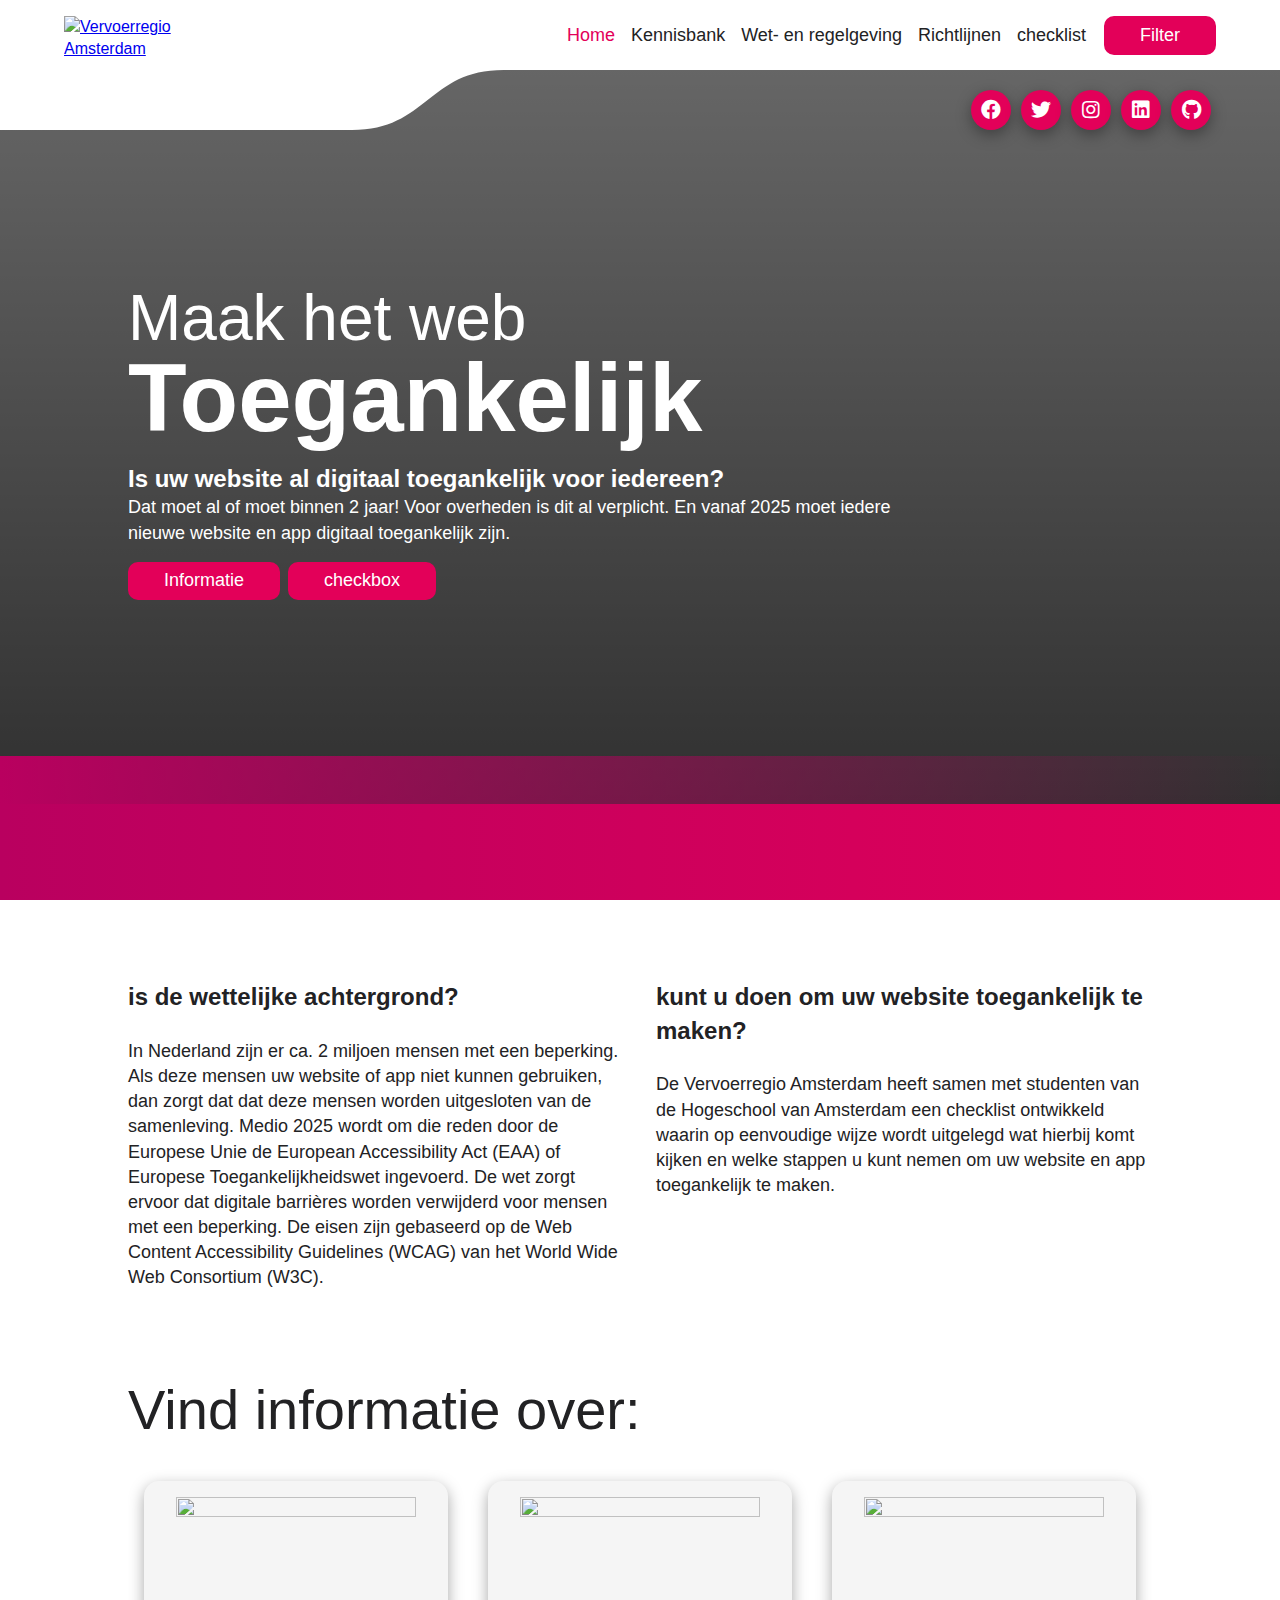
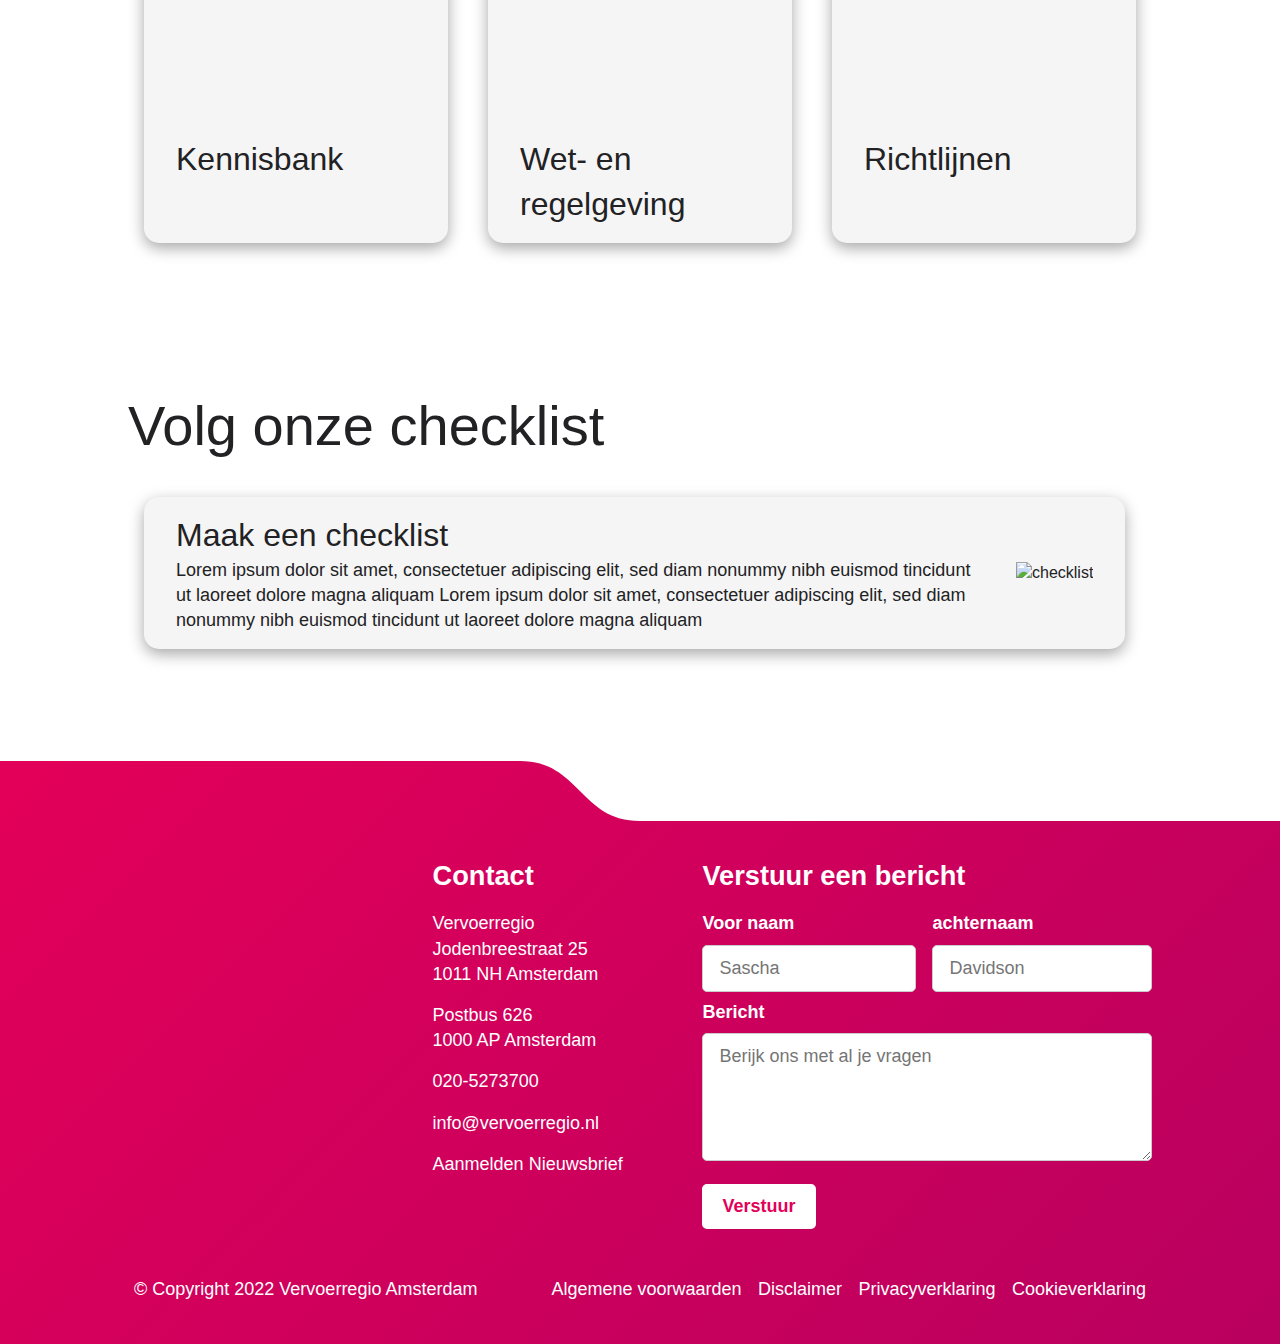
==== commit f8217dbc: "weet niet meer wat mijn veranderingen zijn" ====
--- a/index.html
+++ b/index.html
@@ -259,7 +259,7 @@
             <label>Voor naam<input type="text" id="fname" name="firstname" placeholder="Sascha"></label>
             <label>achternaam<input type="text" id="lname" name="lastname" placeholder="Davidson"></label>
           </div>
-          <label>Bericht</label><textarea placeholder="Berijk ons met al je vragen"></textarea>
+          <label>Bericht<textarea placeholder="Berijk ons met al je vragen"></textarea></label>
           <input type="submit" value="Verstuur">
         </form>
       </div>
--- a/styles/styles.css
+++ b/styles/styles.css
@@ -1626,13 +1626,13 @@
   font-weight: 600;
   text-align: left;
   border: 4px solid var(--c-color-light-solid);
-  transition: 0.5s;
+  transition: all 0.3s ease-in-out;
 }
 
 .footer-bericht input[type="submit"]:hover {
   border: 4px solid var(--c-color-light-solid);
   color: var(--c-color-light-solid);
-  background-color: transparent;
+  background-color: rgba(0, 0, 0, 0.8);
 }
 
 .sub-footer {
@@ -1644,7 +1644,7 @@
 
 .sub-footer p {
   padding-bottom: 1rem;
-  color: var(--c-color-light-solid);
+  color: var(--c-p);
   padding: 0.5rem 6px;
 }
 
